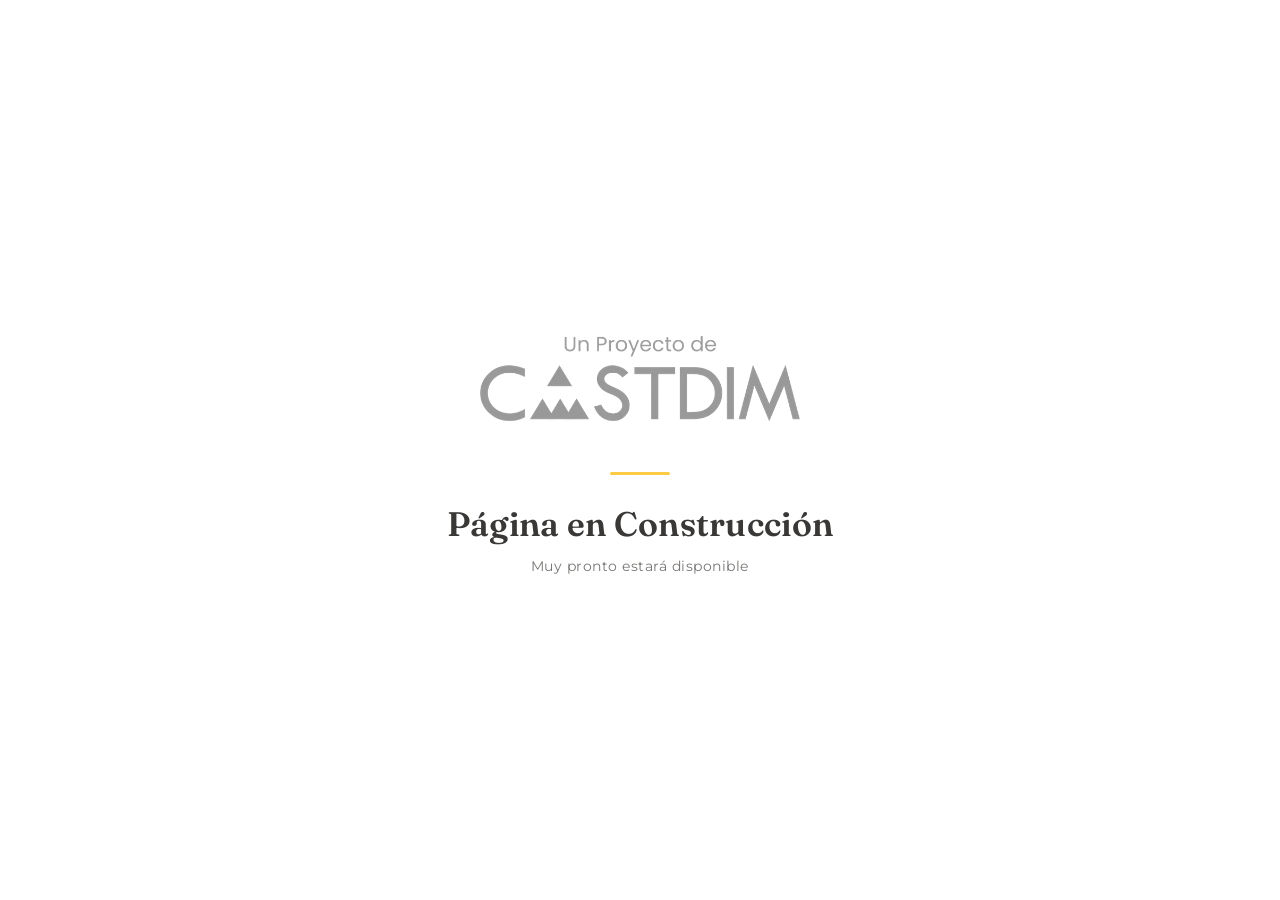
==== index.html @ e5790d3e "Add files via upload" ====
<!DOCTYPE html>
<html lang="es">
<head>
<meta charset="UTF-8">
<meta name="viewport" content="width=device-width, initial-scale=1.0">
<title>Página en Construcción | CASTDIM</title>
<link rel="preconnect" href="https://fonts.googleapis.com">
<link rel="preconnect" href="https://fonts.gstatic.com" crossorigin>
<link href="https://fonts.googleapis.com/css2?family=Fraunces:wght@400;600&family=Montserrat:wght@400;500;600;700&display=swap" rel="stylesheet">
<style>
  * { margin: 0; padding: 0; box-sizing: border-box; }

  body {
    min-height: 100vh;
    display: flex;
    align-items: center;
    justify-content: center;
    background: #ffffff;
    font-family: 'Montserrat', sans-serif;
    padding: 32px;
  }

  .container {
    text-align: center;
    max-width: 480px;
  }

  .logo {
    width: 100%;
    max-width: 340px;
    height: auto;
    margin-bottom: 40px;
  }

  .divider {
    width: 60px;
    height: 3px;
    background: #fecb47;
    margin: 0 auto 28px;
    border-radius: 2px;
  }

  h1 {
    font-family: 'Fraunces', serif;
    font-weight: 600;
    font-size: clamp(24px, 5vw, 34px);
    color: #3a3836;
    letter-spacing: 0.3px;
  }

  p {
    margin-top: 12px;
    font-size: 14px;
    color: #797673;
    letter-spacing: 0.5px;
  }
</style>
</head>
<body>

  <div class="container">
    <img class="logo" src="images/logo-un-proyecto-de-castdim.png" alt="Un Proyecto de CASTDIM">
    <div class="divider"></div>
    <h1>Página en Construcción</h1>
    <p>Muy pronto estará disponible</p>
  </div>

</body>
</html>
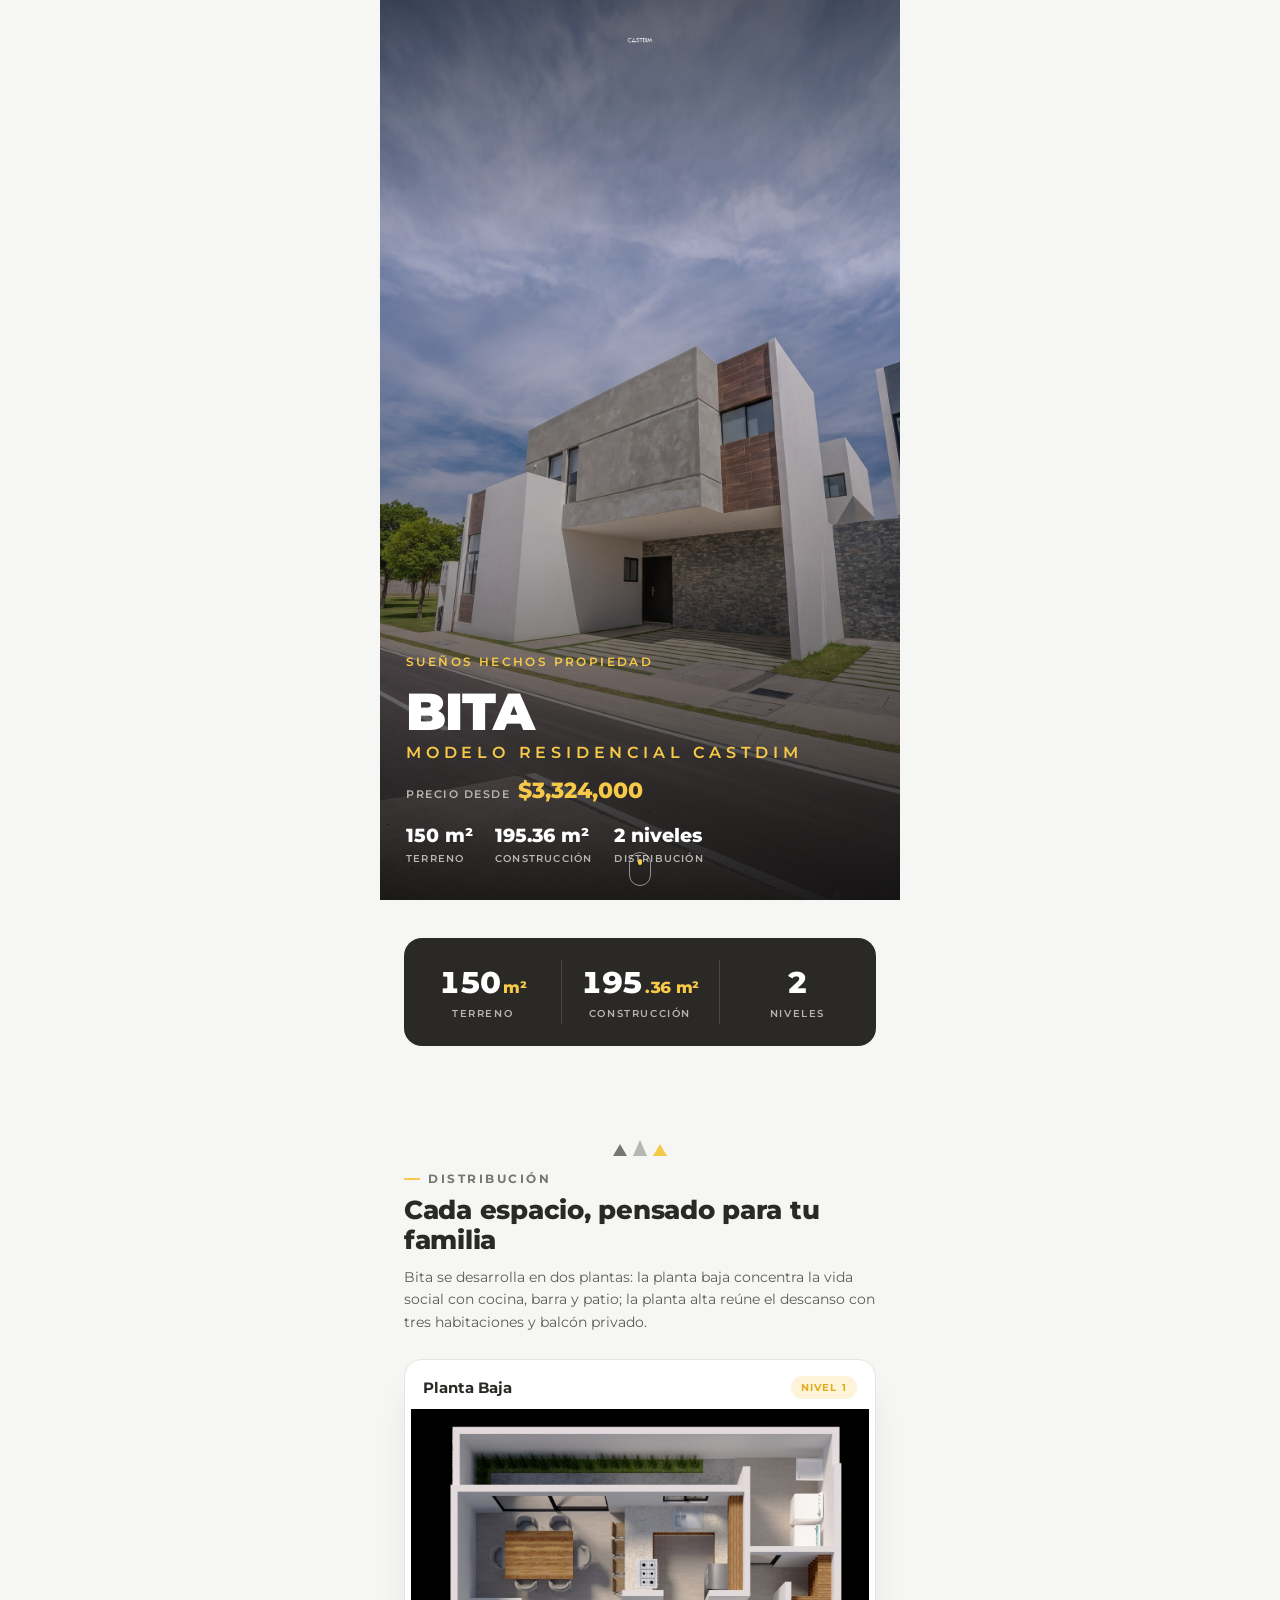
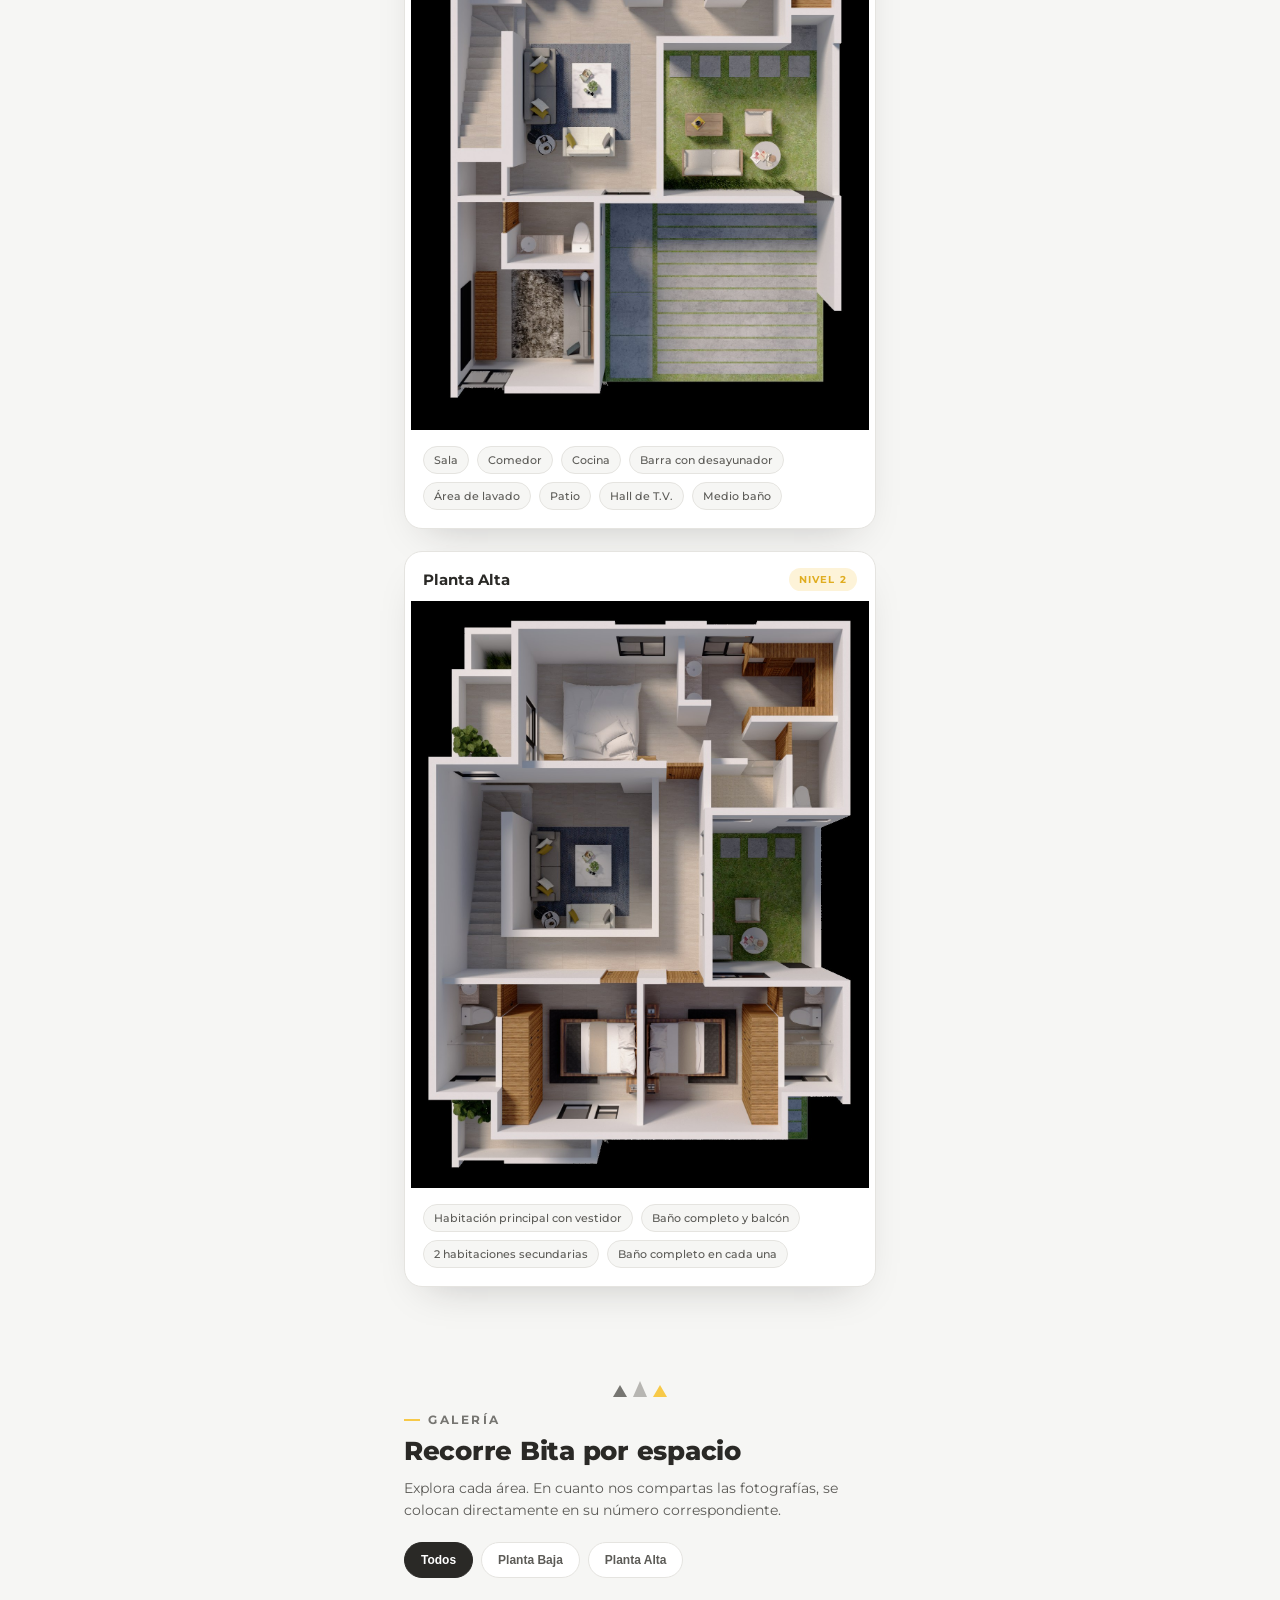
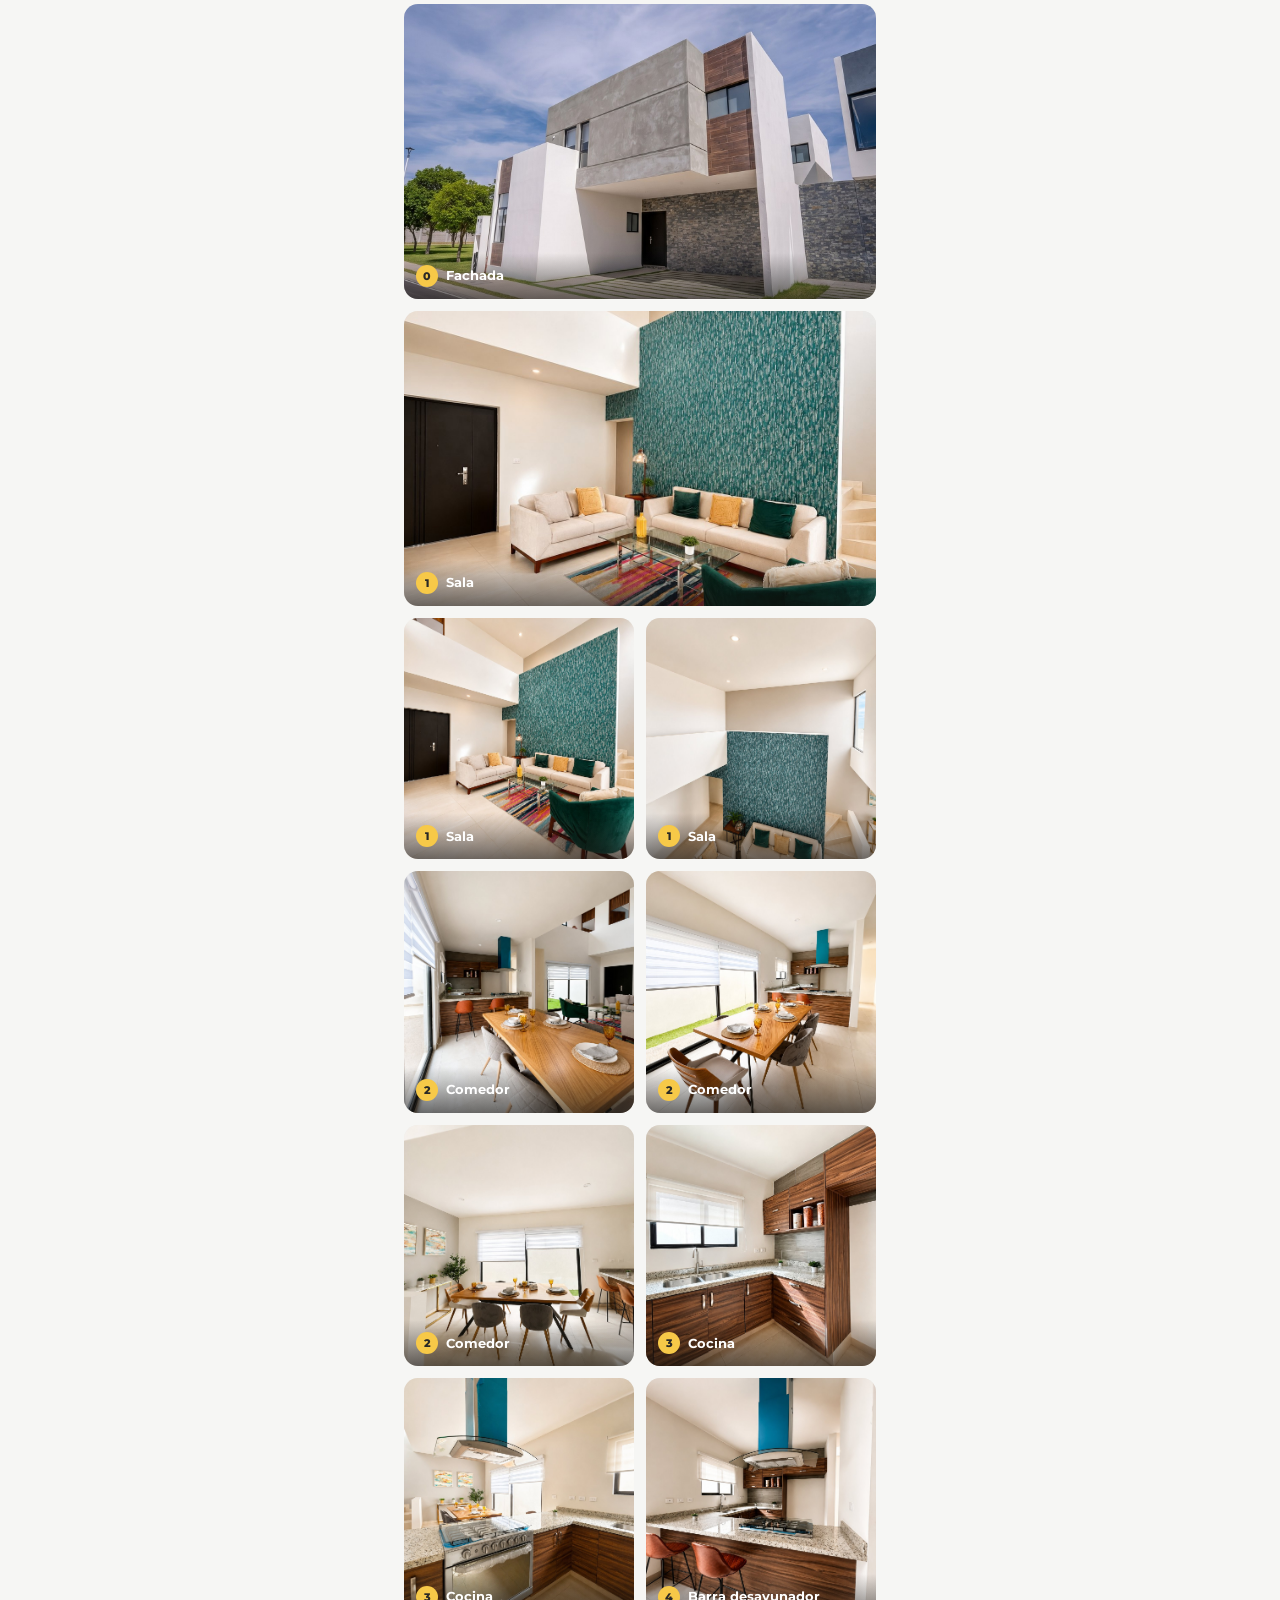
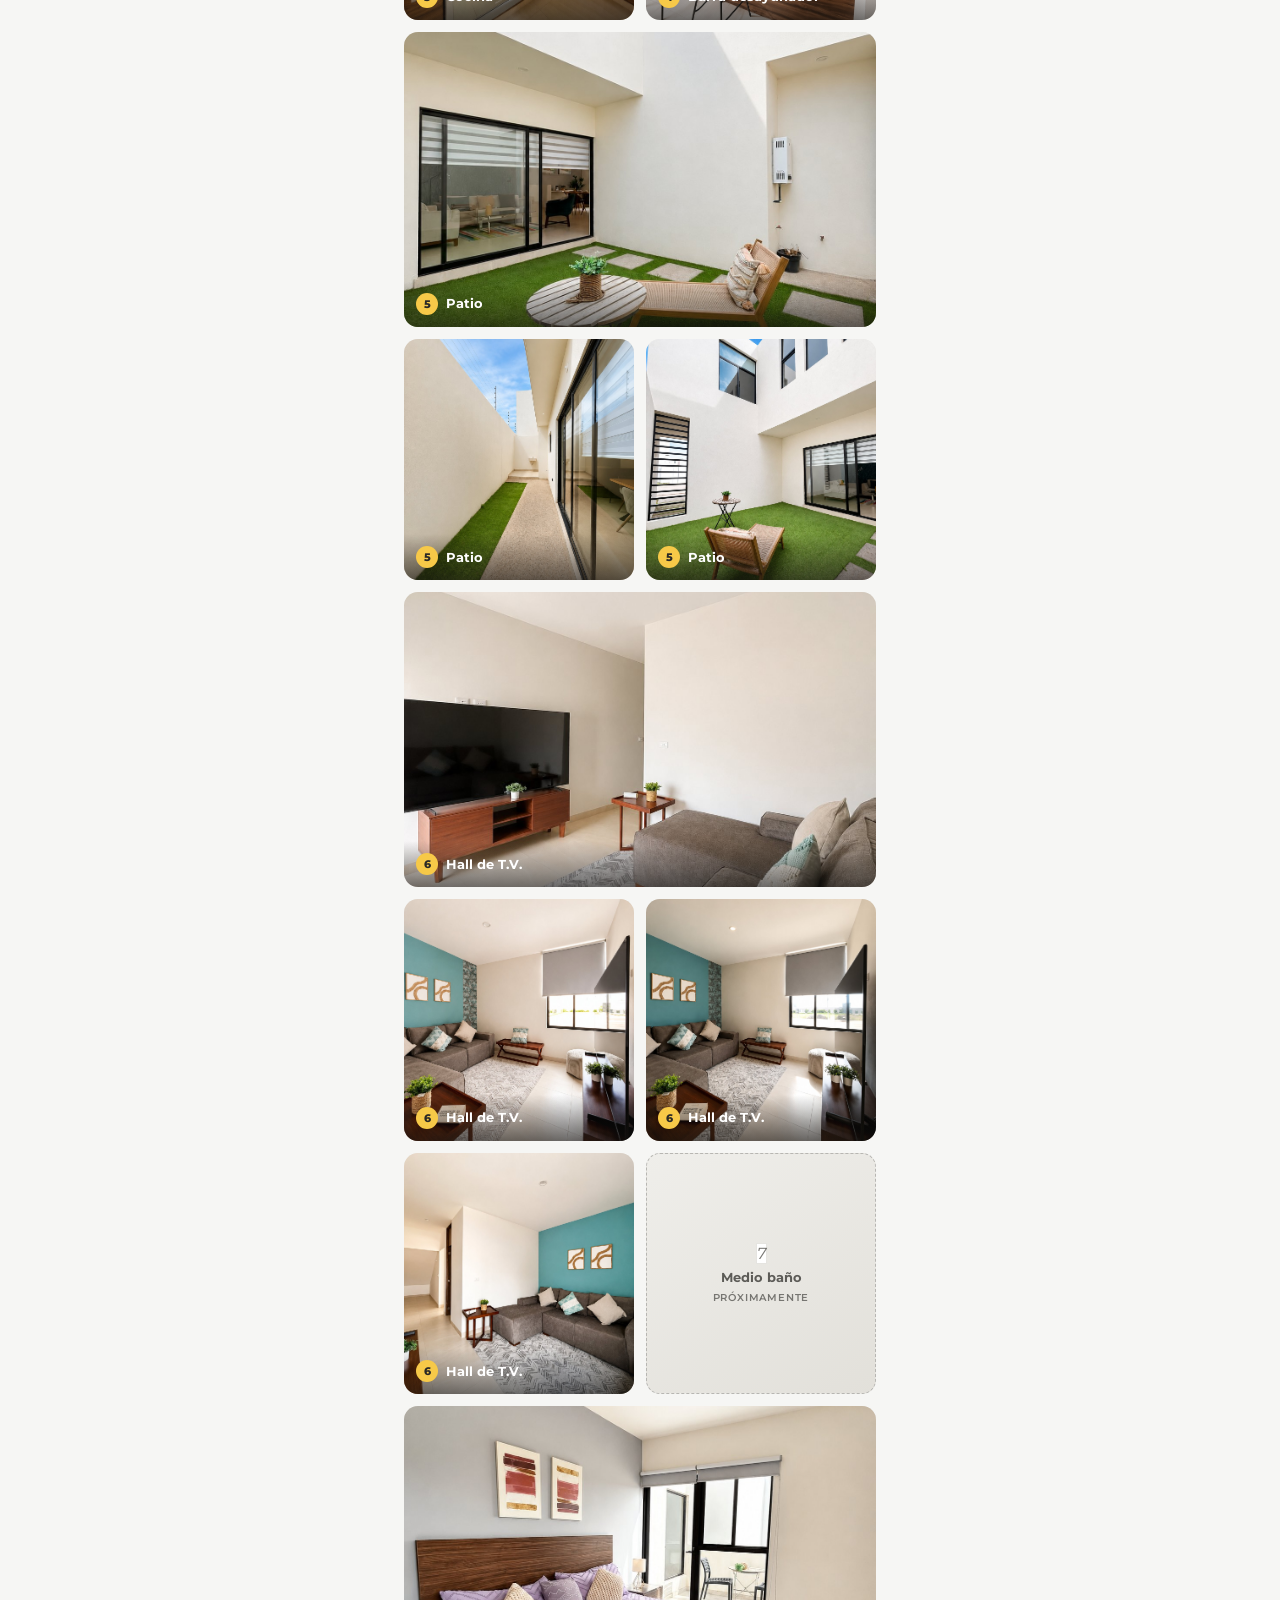
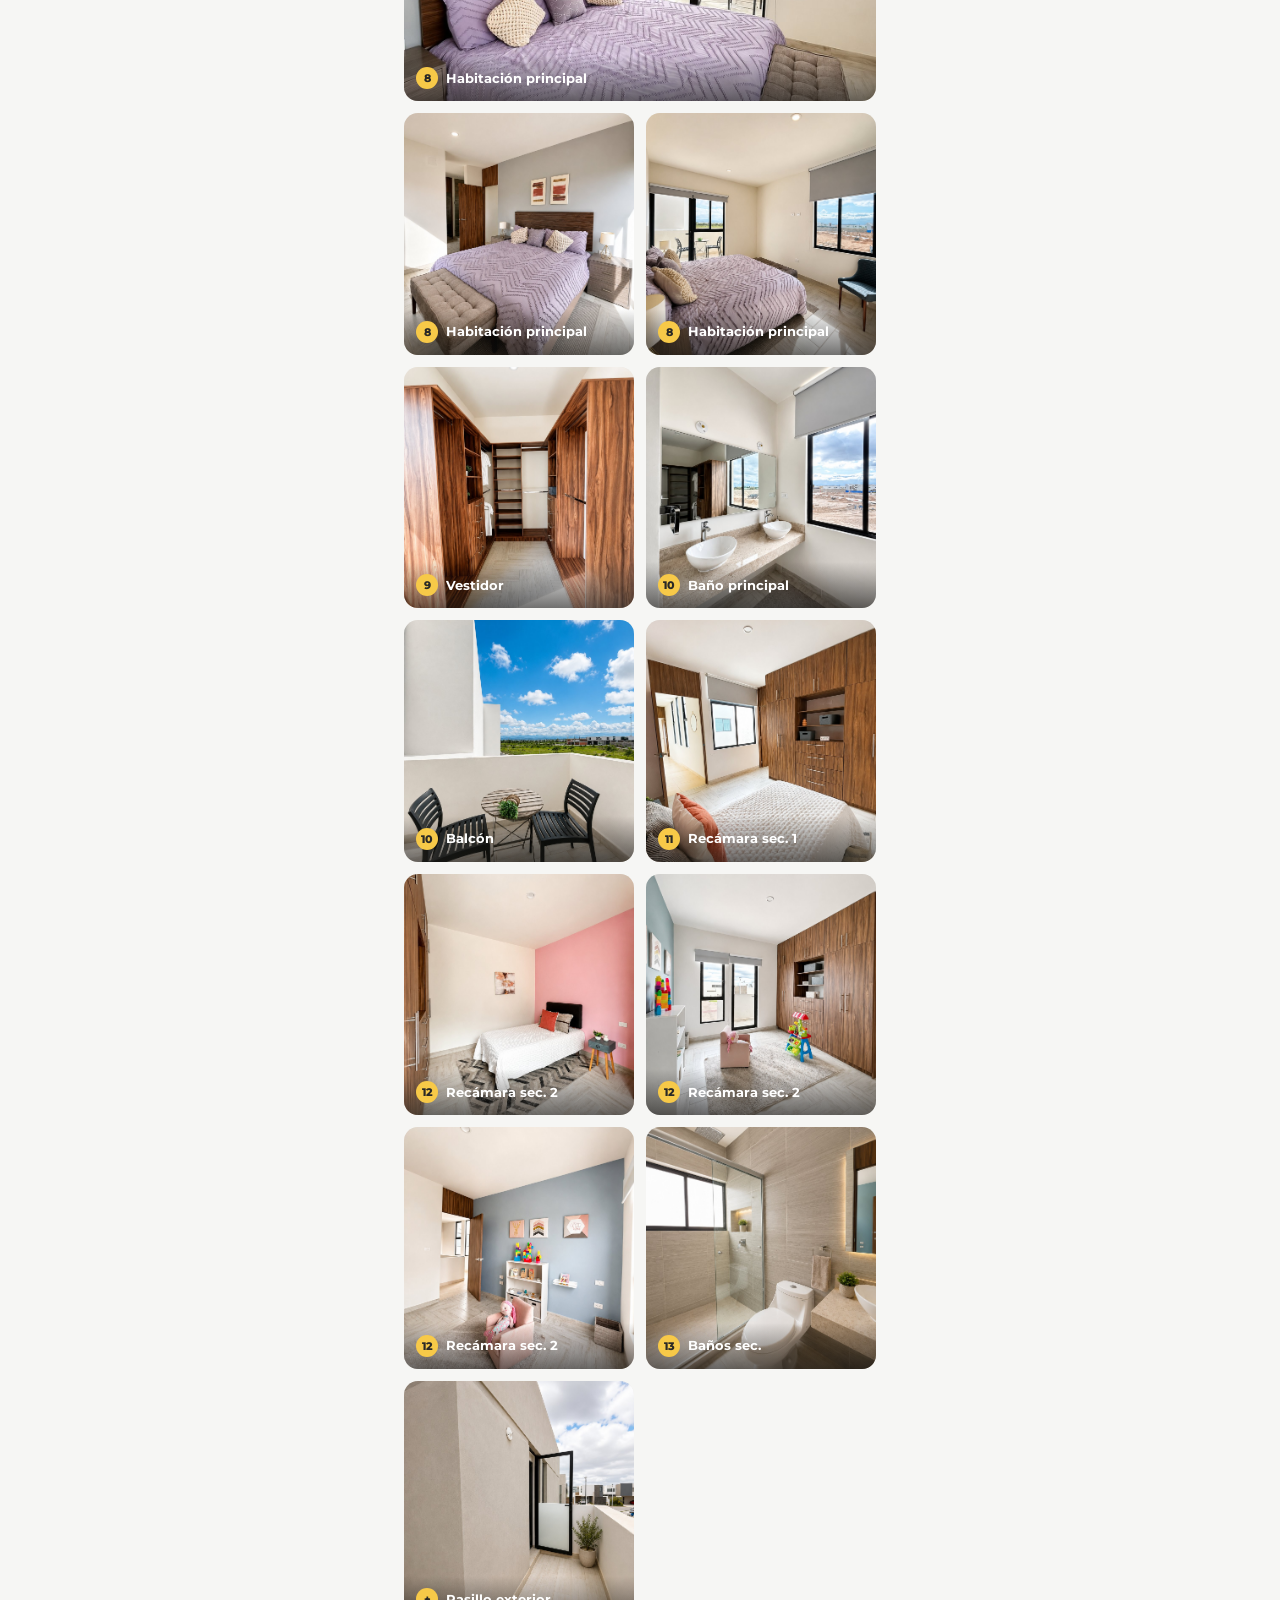
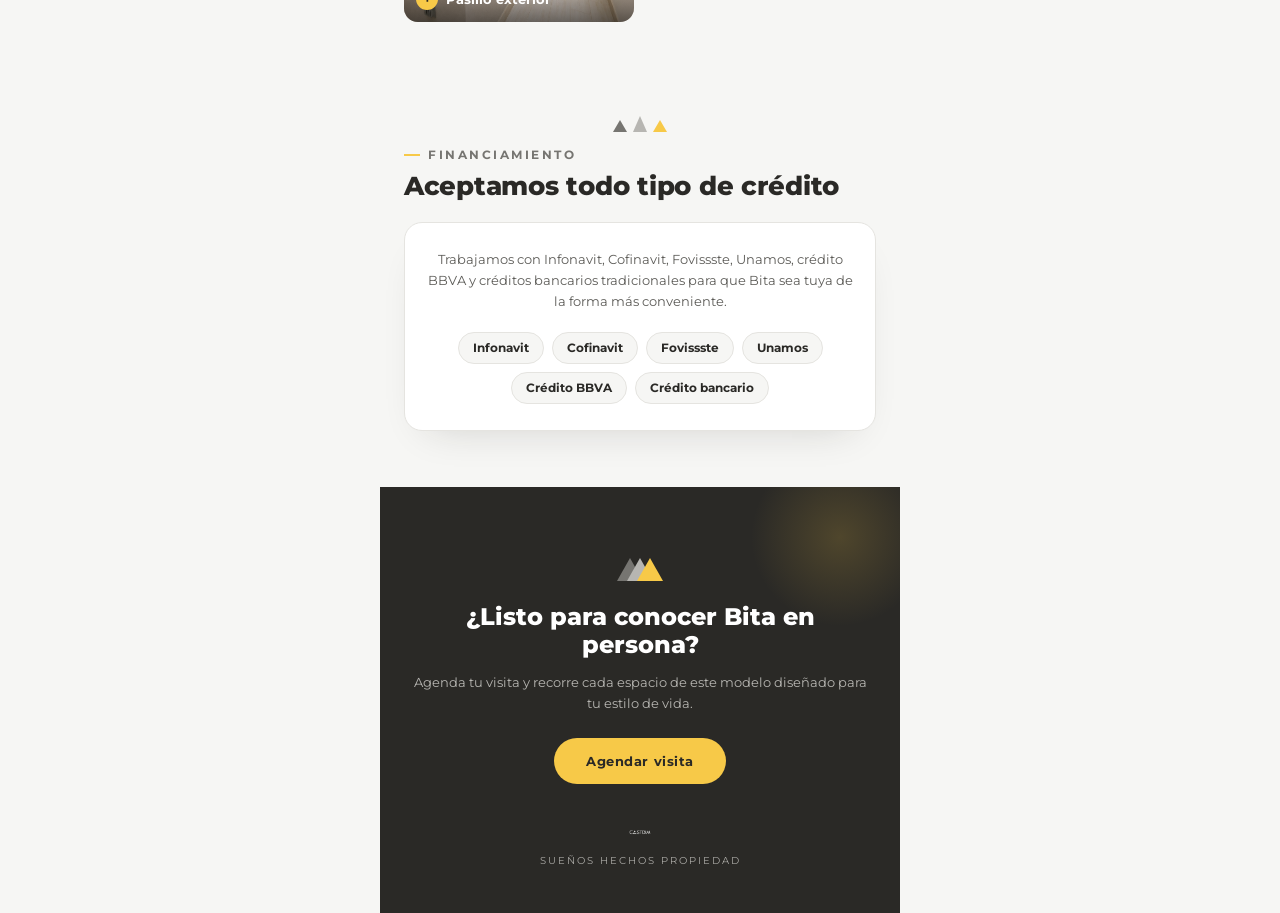
==== commit 376fa3dc: "Add files via upload" ====
--- a/index.html
+++ b/index.html
@@ -2,68 +2,603 @@
 <html lang="es">
 <head>
 <meta charset="UTF-8">
-<meta name="viewport" content="width=device-width, initial-scale=1.0">
-<title>Página en Construcción | CASTDIM</title>
+<meta name="viewport" content="width=device-width, initial-scale=1.0, viewport-fit=cover">
+<title>Bita — CASTDIM | Sueños Hechos Propiedad</title>
 <link rel="preconnect" href="https://fonts.googleapis.com">
 <link rel="preconnect" href="https://fonts.gstatic.com" crossorigin>
-<link href="https://fonts.googleapis.com/css2?family=Fraunces:wght@400;600&family=Montserrat:wght@400;500;600;700&display=swap" rel="stylesheet">
+<link href="https://fonts.googleapis.com/css2?family=Montserrat:wght@300;400;500;600;700;800;900&display=swap" rel="stylesheet">
 <style>
-  * { margin: 0; padding: 0; box-sizing: border-box; }
-
-  body {
-    min-height: 100vh;
-    display: flex;
-    align-items: center;
-    justify-content: center;
-    background: #ffffff;
-    font-family: 'Montserrat', sans-serif;
-    padding: 32px;
-  }
-
-  .container {
-    text-align: center;
-    max-width: 480px;
-  }
-
-  .logo {
-    width: 100%;
-    max-width: 340px;
-    height: auto;
-    margin-bottom: 40px;
-  }
-
-  .divider {
-    width: 60px;
-    height: 3px;
-    background: #fecb47;
-    margin: 0 auto 28px;
-    border-radius: 2px;
-  }
-
-  h1 {
-    font-family: 'Fraunces', serif;
-    font-weight: 600;
-    font-size: clamp(24px, 5vw, 34px);
-    color: #3a3836;
-    letter-spacing: 0.3px;
-  }
-
-  p {
-    margin-top: 12px;
-    font-size: 14px;
-    color: #797673;
-    letter-spacing: 0.5px;
+  :root{
+    --gold:#f7c948;
+    --gold-deep:#e0ad20;
+    --gray-dark:#767571;
+    --gray-mid:#b7b6b2;
+    --bg:#f6f6f4;
+    --white:#ffffff;
+    --ink:#2a2926;
+    --ink-soft:#5c5b57;
+    --line:#e5e4e0;
+    --radius:18px;
+    --ease:cubic-bezier(.22,1,.36,1);
+  }
+
+  *{box-sizing:border-box; margin:0; padding:0;}
+  html{scroll-behavior:smooth;}
+  body{
+    font-family:'Montserrat', sans-serif;
+    background:var(--bg);
+    color:var(--ink);
+    overflow-x:hidden;
+    -webkit-font-smoothing:antialiased;
+  }
+  img{max-width:100%; display:block;}
+
+  .wrap{max-width:520px; margin:0 auto; position:relative; background:var(--bg);}
+
+  /* ---------- utility ---------- */
+  .reveal{opacity:0; transform:translateY(28px); transition:opacity .8s var(--ease), transform .8s var(--ease);}
+  .reveal.in{opacity:1; transform:translateY(0);}
+  .eyebrow{
+    font-size:11.5px; font-weight:700; letter-spacing:.22em; text-transform:uppercase;
+    color:var(--gray-dark); display:flex; align-items:center; gap:8px; margin-bottom:10px;
+  }
+  .eyebrow::before{
+    content:""; width:16px; height:2px; background:var(--gold); display:inline-block;
+  }
+  .section{padding:56px 24px;}
+  .section-title{
+    font-size:26px; font-weight:800; letter-spacing:-.01em; line-height:1.15; color:var(--ink);
+  }
+  .section-sub{
+    font-size:14px; color:var(--ink-soft); font-weight:400; line-height:1.6; margin-top:10px;
+  }
+
+  /* ---------- triangle signature ---------- */
+  .tri-mark{position:relative; width:46px; height:34px;}
+  .tri-mark span{
+    position:absolute; bottom:0; width:0; height:0;
+    border-left:13px solid transparent; border-right:13px solid transparent;
+  }
+  .tri-mark span:nth-child(1){border-bottom:23px solid var(--gray-dark); left:0;}
+  .tri-mark span:nth-child(2){border-bottom:23px solid var(--gray-mid); left:10px;}
+  .tri-mark span:nth-child(3){border-bottom:23px solid var(--gold); left:20px;}
+
+  .divider{
+    display:flex; align-items:flex-end; justify-content:center; gap:6px; padding:38px 0 10px;
+  }
+  .divider i{
+    width:0; height:0; border-left:7px solid transparent; border-right:7px solid transparent;
+    opacity:.35; transform:translateY(10px); transition:transform .7s var(--ease), opacity .7s var(--ease);
+  }
+  .divider i:nth-child(1){border-bottom:12px solid var(--gray-dark);}
+  .divider i:nth-child(2){border-bottom:16px solid var(--gray-mid);}
+  .divider i:nth-child(3){border-bottom:12px solid var(--gold);}
+  .divider.in i{opacity:1; transform:translateY(0);}
+  .divider.in i:nth-child(2){transition-delay:.08s;}
+  .divider.in i:nth-child(3){transition-delay:.16s;}
+
+  /* ---------- HERO ---------- */
+  .hero{
+    position:relative; height:100svh; min-height:640px; overflow:hidden;
+    display:flex; flex-direction:column; justify-content:space-between;
+  }
+  .hero-img{
+    position:absolute; inset:0; width:100%; height:112%; object-fit:cover;
+    transform:scale(1.08) translateY(0); animation:heroZoom 9s var(--ease) forwards;
+  }
+  @keyframes heroZoom{ from{transform:scale(1.14) translateY(0);} to{transform:scale(1.02) translateY(-2%);} }
+  .hero::after{
+    content:""; position:absolute; inset:0;
+    background:linear-gradient(180deg, rgba(20,19,17,.55) 0%, rgba(20,19,17,.12) 30%, rgba(20,19,17,.35) 62%, rgba(15,14,13,.92) 100%);
+  }
+  .hero-top{
+    position:relative; z-index:2; display:flex; justify-content:center; padding-top:28px;
+    opacity:0; animation:fadeDown 1s var(--ease) .3s forwards;
+  }
+  @keyframes fadeDown{from{opacity:0; transform:translateY(-14px);} to{opacity:1; transform:translateY(0);}}
+  .hero-top img{height:26px; filter:brightness(0) invert(1);}
+
+  .hero-bottom{position:relative; z-index:2; padding:0 26px 34px; color:#fff;}
+  .hero-tagline{
+    height:20px; overflow:hidden; margin-bottom:14px;
+    opacity:0; animation:fadeUp .9s var(--ease) .5s forwards;
+  }
+  @keyframes fadeUp{from{opacity:0; transform:translateY(14px);} to{opacity:1; transform:translateY(0);}}
+  .hero-tagline ul{list-style:none;}
+  .hero-tagline li{
+    height:20px; font-size:12px; font-weight:600; letter-spacing:.2em; text-transform:uppercase; color:var(--gold);
+  }
+  .tick{animation:tick 7s steps(1) infinite;}
+  @keyframes tick{
+    0%,22%{transform:translateY(0);} 25%,47%{transform:translateY(-20px);}
+    50%,72%{transform:translateY(-40px);} 75%,97%{transform:translateY(-60px);} 100%{transform:translateY(0);}
+  }
+  .hero-title{
+    font-size:52px; font-weight:900; line-height:.92; letter-spacing:-.02em; text-transform:uppercase;
+    opacity:0; animation:fadeUp 1s var(--ease) .65s forwards;
+  }
+  .hero-title span{color:var(--gold); display:block; font-size:16px; font-weight:600; letter-spacing:.3em; margin-top:10px; text-transform:uppercase;}
+  .hero-price{
+    margin-top:16px; display:inline-flex; align-items:baseline; gap:8px;
+    opacity:0; animation:fadeUp 1s var(--ease) .78s forwards;
+  }
+  .hero-price small{font-size:11px; letter-spacing:.14em; text-transform:uppercase; color:var(--gray-mid); font-weight:600;}
+  .hero-price b{font-size:22px; font-weight:800; color:var(--gold);}
+  .hero-meta{
+    display:flex; gap:22px; margin-top:20px; opacity:0; animation:fadeUp 1s var(--ease) .9s forwards;
+  }
+  .hero-meta div b{display:block; font-size:19px; font-weight:800;}
+  .hero-meta div small{font-size:10px; letter-spacing:.12em; text-transform:uppercase; color:var(--gray-mid); font-weight:600;}
+
+  .scroll-cue{
+    position:absolute; z-index:2; bottom:14px; left:50%; transform:translateX(-50%);
+    width:22px; height:34px; border:1.5px solid rgba(255,255,255,.5); border-radius:20px;
+  }
+  .scroll-cue::after{
+    content:""; position:absolute; top:6px; left:50%; transform:translateX(-50%);
+    width:4px; height:6px; background:var(--gold); border-radius:2px; animation:cue 1.8s ease-in-out infinite;
+  }
+  @keyframes cue{0%{opacity:1; top:6px;} 60%{opacity:0; top:18px;} 61%{opacity:0; top:6px;} 100%{opacity:1; top:6px;}}
+
+  /* ---------- SPECS ---------- */
+  .specs-strip{
+    display:flex; background:var(--ink); border-radius:var(--radius); overflow:hidden;
+    margin-top:4px;
+  }
+  .spec{
+    flex:1; padding:26px 14px; text-align:center; position:relative;
+  }
+  .spec + .spec::before{
+    content:""; position:absolute; left:0; top:20%; bottom:20%; width:1px; background:rgba(255,255,255,.14);
+  }
+  .spec .num{
+    font-size:30px; font-weight:800; color:#fff; letter-spacing:-.01em; font-variant-numeric:tabular-nums;
+  }
+  .spec .num em{color:var(--gold); font-style:normal; font-size:16px; margin-left:2px;}
+  .spec .lbl{font-size:10px; letter-spacing:.16em; text-transform:uppercase; color:var(--gray-mid); margin-top:6px; font-weight:600;}
+
+  /* ---------- DISTRIBUTION ---------- */
+  .plans-list{margin-top:26px; display:flex; flex-direction:column; gap:22px;}
+  .plan-card{
+    background:var(--white); border-radius:var(--radius); overflow:hidden; border:1px solid var(--line);
+    box-shadow:0 18px 40px -22px rgba(30,29,26,.25);
+  }
+  .plan-head{
+    display:flex; align-items:center; justify-content:space-between; padding:16px 18px 0;
+  }
+  .plan-head h3{font-size:15px; font-weight:700;}
+  .plan-head span{
+    font-size:10px; font-weight:700; letter-spacing:.12em; color:var(--gold-deep); background:#fdf3d8;
+    padding:5px 10px; border-radius:20px; text-transform:uppercase;
+  }
+  .plan-card figure{padding:10px 6px 16px; cursor:zoom-in;}
+  .plan-card ul{
+    list-style:none; padding:0 18px 18px; display:flex; flex-wrap:wrap; gap:8px;
+  }
+  .plan-card li{
+    font-size:11px; color:var(--ink-soft); background:var(--bg); border:1px solid var(--line);
+    padding:6px 10px; border-radius:20px; font-weight:500;
+  }
+
+  /* ---------- GALLERY ---------- */
+  .tabs{
+    display:flex; gap:8px; overflow-x:auto; padding-bottom:6px; margin-top:20px; scrollbar-width:none;
+  }
+  .tabs::-webkit-scrollbar{display:none;}
+  .tab{
+    flex:0 0 auto; font-size:12px; font-weight:600; padding:10px 16px; border-radius:30px;
+    background:var(--white); border:1px solid var(--line); color:var(--ink-soft); white-space:nowrap;
+    transition:all .25s var(--ease);
+  }
+  .tab.active{background:var(--ink); color:#fff; border-color:var(--ink);}
+
+  .gallery-grid{
+    display:grid; grid-template-columns:1fr 1fr; gap:12px; margin-top:20px;
+  }
+  .g-card{
+    position:relative; border-radius:14px; overflow:hidden; aspect-ratio:1/1.05;
+    background:linear-gradient(150deg,#efeeea,#e2e0da);
+    display:flex; align-items:flex-end; cursor:zoom-in;
+  }
+  .g-card.empty{cursor:default;}
+  .g-card.wide{grid-column:span 2; aspect-ratio:16/10;}
+  .g-card img{width:100%; height:100%; object-fit:cover; position:absolute; inset:0;}
+  .g-card .tag{
+    position:relative; z-index:2; width:100%; padding:12px; display:flex; align-items:center; gap:8px;
+    background:linear-gradient(0deg, rgba(20,19,17,.6), transparent);
+  }
+  .g-card .tag em{
+    font-style:normal; width:22px; height:22px; border-radius:50%; background:var(--gold);
+    color:#2a2926; font-size:11px; font-weight:800; display:flex; align-items:center; justify-content:center; flex:none;
+  }
+  .g-card .tag b{color:#fff; font-size:12.5px; font-weight:700;}
+  .g-card.empty{
+    align-items:center; justify-content:center; flex-direction:column; gap:6px;
+    border:1.5px dashed var(--gray-mid);
+  }
+  .g-card.empty em{
+    background:var(--white); border:1px solid var(--line); color:var(--gray-dark);
+  }
+  .g-card.empty .soon{font-size:10px; color:var(--gray-dark); font-weight:600; letter-spacing:.08em; text-transform:uppercase;}
+  .g-card.empty b{color:var(--ink-soft); font-size:12.5px; font-weight:700;}
+
+  /* ---------- FINANCING ---------- */
+  .fin-card{
+    background:var(--white); border:1px solid var(--line); border-radius:var(--radius);
+    padding:26px 22px; margin-top:20px; text-align:center;
+    box-shadow:0 18px 40px -24px rgba(30,29,26,.2);
+  }
+  .fin-card img{margin:18px auto 4px; max-width:100%;}
+  .fin-card p{font-size:13px; color:var(--ink-soft); line-height:1.6;}
+  .fin-badges{
+    display:flex; flex-wrap:wrap; gap:8px; justify-content:center; margin-top:20px;
+  }
+  .fin-badges span{
+    font-size:11.5px; font-weight:700; color:var(--ink); background:var(--bg);
+    border:1px solid var(--line); padding:8px 14px; border-radius:20px;
+  }
+
+  /* ---------- CTA / FOOTER ---------- */
+  .cta{
+    background:var(--ink); color:#fff; text-align:center; padding:60px 26px 46px; position:relative; overflow:hidden;
+  }
+  .cta::before{
+    content:""; position:absolute; top:-40px; right:-30px; width:180px; height:180px;
+    background:radial-gradient(circle, rgba(247,201,72,.18), transparent 70%);
+  }
+  .cta h2{font-size:24px; font-weight:800; line-height:1.2; position:relative; z-index:1;}
+  .cta p{font-size:13px; color:var(--gray-mid); margin-top:12px; line-height:1.6; position:relative; z-index:1;}
+  .cta-btn{
+    display:inline-block; margin-top:24px; background:var(--gold); color:#2a2926; font-weight:700;
+    font-size:13px; letter-spacing:.04em; padding:15px 32px; border-radius:30px; text-decoration:none;
+    position:relative; z-index:1; transition:transform .25s var(--ease);
+  }
+  .cta-btn:active{transform:scale(.96);}
+  .footer-logo{margin-top:38px; opacity:.9; position:relative; z-index:1;}
+  .footer-logo img{height:22px; margin:0 auto; filter:brightness(0) invert(1);}
+  .footer-tag{font-size:10px; letter-spacing:.2em; text-transform:uppercase; color:var(--gray-mid); margin-top:10px;}
+
+  /* ---------- LIGHTBOX ---------- */
+  .lightbox{
+    position:fixed; inset:0; background:rgba(15,14,13,.94); z-index:99; display:none;
+    align-items:center; justify-content:center; padding:20px;
+  }
+  .lightbox.show{display:flex; animation:fadeIn .25s ease;}
+  @keyframes fadeIn{from{opacity:0;} to{opacity:1;}}
+  .lightbox img{max-height:88vh; border-radius:10px;}
+  .lightbox span{
+    position:absolute; top:24px; right:24px; color:#fff; font-size:26px; font-weight:300;
   }
 </style>
 </head>
 <body>
-
-  <div class="container">
-    <img class="logo" src="images/logo-un-proyecto-de-castdim.png" alt="Un Proyecto de CASTDIM">
-    <div class="divider"></div>
-    <h1>Página en Construcción</h1>
-    <p>Muy pronto estará disponible</p>
-  </div>
-
+<div class="wrap">
+
+  <!-- ===================== HERO ===================== -->
+  <section class="hero">
+    <img src="images/fachada.jpg" alt="Fachada Modelo Bita" class="hero-img">
+    <div class="hero-top"><img src="images/logo-castdim.png" alt="CASTDIM"></div>
+    <div class="hero-bottom">
+      <div class="hero-tagline">
+        <ul class="tick">
+          <li>Sueños Hechos Propiedad</li>
+          <li>Sotavento Residencial, San Luis Potosí</li>
+          <li>Tu próximo hogar te espera</li>
+          <li>Sueños Hechos Propiedad</li>
+        </ul>
+      </div>
+      <h1 class="hero-title">Bita<span>Modelo residencial CASTDIM</span></h1>
+      <div class="hero-price"><small>Precio desde</small><b>$3,324,000</b></div>
+      <div class="hero-meta">
+        <div><b>150 m²</b><small>Terreno</small></div>
+        <div><b>195.36 m²</b><small>Construcción</small></div>
+        <div><b>2 niveles</b><small>Distribución</small></div>
+      </div>
+    </div>
+    <div class="scroll-cue"></div>
+  </section>
+
+  <!-- ===================== SPECS ===================== -->
+  <section class="section" style="padding-top:34px;">
+    <div class="reveal specs-strip">
+      <div class="spec"><div class="num">150<em>m²</em></div><div class="lbl">Terreno</div></div>
+      <div class="spec"><div class="num">195<em>.36 m²</em></div><div class="lbl">Construcción</div></div>
+      <div class="spec"><div class="num">2</div><div class="lbl">Niveles</div></div>
+    </div>
+  </section>
+
+  <div class="divider reveal"><i></i><i></i><i></i></div>
+
+  <!-- ===================== DISTRIBUCIÓN ===================== -->
+  <section class="section" style="padding-top:6px;">
+    <div class="reveal">
+      <div class="eyebrow">Distribución</div>
+      <h2 class="section-title">Cada espacio, pensado para tu familia</h2>
+      <p class="section-sub">Bita se desarrolla en dos plantas: la planta baja concentra la vida social con cocina, barra y patio; la planta alta reúne el descanso con tres habitaciones y balcón privado.</p>
+    </div>
+
+    <div class="plans-list">
+      <div class="plan-card reveal">
+        <div class="plan-head">
+          <h3>Planta Baja</h3>
+          <span>Nivel 1</span>
+        </div>
+        <figure onclick="openLightbox('images/planta-baja.jpg')">
+          <img src="images/planta-baja.jpg" alt="Planta baja Bita">
+        </figure>
+        <ul>
+          <li>Sala</li><li>Comedor</li><li>Cocina</li><li>Barra con desayunador</li>
+          <li>Área de lavado</li><li>Patio</li><li>Hall de T.V.</li><li>Medio baño</li>
+        </ul>
+      </div>
+
+      <div class="plan-card reveal">
+        <div class="plan-head">
+          <h3>Planta Alta</h3>
+          <span>Nivel 2</span>
+        </div>
+        <figure onclick="openLightbox('images/planta-alta.jpg')">
+          <img src="images/planta-alta.jpg" alt="Planta alta Bita">
+        </figure>
+        <ul>
+          <li>Habitación principal con vestidor</li><li>Baño completo y balcón</li>
+          <li>2 habitaciones secundarias</li><li>Baño completo en cada una</li>
+        </ul>
+      </div>
+    </div>
+  </section>
+
+  <div class="divider reveal"><i></i><i></i><i></i></div>
+
+  <!-- ===================== GALERÍA ===================== -->
+  <section class="section" style="padding-top:6px;">
+    <div class="reveal">
+      <div class="eyebrow">Galería</div>
+      <h2 class="section-title">Recorre Bita por espacio</h2>
+      <p class="section-sub">Explora cada área. En cuanto nos compartas las fotografías, se colocan directamente en su número correspondiente.</p>
+    </div>
+
+    <div class="tabs reveal" id="tabs">
+      <button class="tab active" data-filter="all">Todos</button>
+      <button class="tab" data-filter="pb">Planta Baja</button>
+      <button class="tab" data-filter="pa">Planta Alta</button>
+    </div>
+
+    <!--
+      ══════════════════════════════════════════════════════════
+      CÓMO AGREGAR MÁS FOTOS:
+      Cada tarjeta .g-card trae data-cat ("pb" o "pa") para el filtro.
+      Para una tarjeta con foto real:
+        <div class="g-card" data-cat="pb" onclick="openLightbox('images/archivo.jpg')">
+          <img src="images/archivo.jpg" alt="Sala Bita">
+          <div class="tag"><em>1</em><b>Sala</b></div>
+        </div>
+      Si un sector tiene varias fotos, repite la tarjeta con el mismo
+      número/etiqueta y usa otra imagen.
+      ══════════════════════════════════════════════════════════
+    -->
+    <div class="gallery-grid reveal" id="gallery">
+
+      <!-- Fachada -->
+      <div class="g-card wide" data-cat="all" onclick="openLightbox('images/fachada.jpg')">
+        <img src="images/fachada.jpg" alt="Fachada Bita">
+        <div class="tag"><em>0</em><b>Fachada</b></div>
+      </div>
+
+      <!-- 1. Sala -->
+      <div class="g-card wide" data-cat="pb" onclick="openLightbox('images/sala-1.jpg')">
+        <img src="images/sala-1.jpg" alt="Sala Bita">
+        <div class="tag"><em>1</em><b>Sala</b></div>
+      </div>
+      <div class="g-card" data-cat="pb" onclick="openLightbox('images/sala-2.jpg')">
+        <img src="images/sala-2.jpg" alt="Sala Bita, otro ángulo">
+        <div class="tag"><em>1</em><b>Sala</b></div>
+      </div>
+      <div class="g-card" data-cat="pb" onclick="openLightbox('images/sala-3.jpg')">
+        <img src="images/sala-3.jpg" alt="Sala Bita, vista de doble altura">
+        <div class="tag"><em>1</em><b>Sala</b></div>
+      </div>
+
+      <!-- 2. Comedor -->
+      <div class="g-card" data-cat="pb" onclick="openLightbox('images/comedor.jpg')">
+        <img src="images/comedor.jpg" alt="Comedor Bita">
+        <div class="tag"><em>2</em><b>Comedor</b></div>
+      </div>
+      <div class="g-card" data-cat="pb" onclick="openLightbox('images/comedor-2.jpg')">
+        <img src="images/comedor-2.jpg" alt="Comedor Bita, otro ángulo">
+        <div class="tag"><em>2</em><b>Comedor</b></div>
+      </div>
+      <div class="g-card" data-cat="pb" onclick="openLightbox('images/comedor-3.jpg')">
+        <img src="images/comedor-3.jpg" alt="Comedor Bita, otro ángulo">
+        <div class="tag"><em>2</em><b>Comedor</b></div>
+      </div>
+
+      <!-- 3. Cocina -->
+      <div class="g-card" data-cat="pb" onclick="openLightbox('images/cocina-1.jpg')">
+        <img src="images/cocina-1.jpg" alt="Cocina Bita">
+        <div class="tag"><em>3</em><b>Cocina</b></div>
+      </div>
+      <div class="g-card" data-cat="pb" onclick="openLightbox('images/cocina-2.jpg')">
+        <img src="images/cocina-2.jpg" alt="Cocina Bita, otro ángulo">
+        <div class="tag"><em>3</em><b>Cocina</b></div>
+      </div>
+
+      <!-- 4. Barra / desayunador -->
+      <div class="g-card" data-cat="pb" onclick="openLightbox('images/barra-desayunador.jpg')">
+        <img src="images/barra-desayunador.jpg" alt="Barra desayunador Bita">
+        <div class="tag"><em>4</em><b>Barra desayunador</b></div>
+      </div>
+
+      <!-- 5. Patio -->
+      <div class="g-card wide" data-cat="pb" onclick="openLightbox('images/patio-2.jpg')">
+        <img src="images/patio-2.jpg" alt="Patio Bita">
+        <div class="tag"><em>5</em><b>Patio</b></div>
+      </div>
+      <div class="g-card" data-cat="pb" onclick="openLightbox('images/patio-1.jpg')">
+        <img src="images/patio-1.jpg" alt="Patio Bita, otro ángulo">
+        <div class="tag"><em>5</em><b>Patio</b></div>
+      </div>
+      <div class="g-card" data-cat="pb" onclick="openLightbox('images/patio-3.jpg')">
+        <img src="images/patio-3.jpg" alt="Patio Bita, otro ángulo">
+        <div class="tag"><em>5</em><b>Patio</b></div>
+      </div>
+
+      <!-- 6. Hall de T.V (planta baja) -->
+      <div class="g-card wide" data-cat="pb" onclick="openLightbox('images/hall-tv-1.jpg')">
+        <img src="images/hall-tv-1.jpg" alt="Hall de TV Bita">
+        <div class="tag"><em>6</em><b>Hall de T.V.</b></div>
+      </div>
+      <div class="g-card" data-cat="pb" onclick="openLightbox('images/hall-tv-2.jpg')">
+        <img src="images/hall-tv-2.jpg" alt="Hall de TV Bita, otro ángulo">
+        <div class="tag"><em>6</em><b>Hall de T.V.</b></div>
+      </div>
+      <div class="g-card" data-cat="pb" onclick="openLightbox('images/hall-tv-3.jpg')">
+        <img src="images/hall-tv-3.jpg" alt="Hall de TV Bita, otro ángulo">
+        <div class="tag"><em>6</em><b>Hall de T.V.</b></div>
+      </div>
+      <div class="g-card" data-cat="pb" onclick="openLightbox('images/hall-tv-4.jpg')">
+        <img src="images/hall-tv-4.jpg" alt="Hall de TV Bita, otro ángulo">
+        <div class="tag"><em>6</em><b>Hall de T.V.</b></div>
+      </div>
+
+      <!-- 7. Medio baño -->
+      <div class="g-card empty" data-cat="pb"><em>7</em><b>Medio baño</b><span class="soon">Próximamente</span></div>
+
+      <!-- 8. Habitación principal -->
+      <div class="g-card wide" data-cat="pa" onclick="openLightbox('images/habitacion-principal-1.jpg')">
+        <img src="images/habitacion-principal-1.jpg" alt="Habitación principal Bita">
+        <div class="tag"><em>8</em><b>Habitación principal</b></div>
+      </div>
+      <div class="g-card" data-cat="pa" onclick="openLightbox('images/habitacion-principal-2.jpg')">
+        <img src="images/habitacion-principal-2.jpg" alt="Habitación principal Bita, otro ángulo">
+        <div class="tag"><em>8</em><b>Habitación principal</b></div>
+      </div>
+      <div class="g-card" data-cat="pa" onclick="openLightbox('images/habitacion-principal-3.jpg')">
+        <img src="images/habitacion-principal-3.jpg" alt="Habitación principal Bita, otro ángulo">
+        <div class="tag"><em>8</em><b>Habitación principal</b></div>
+      </div>
+
+      <!-- 9. Vestidor -->
+      <div class="g-card" data-cat="pa" onclick="openLightbox('images/vestidor.jpg')">
+        <img src="images/vestidor.jpg" alt="Vestidor Bita">
+        <div class="tag"><em>9</em><b>Vestidor</b></div>
+      </div>
+
+      <!-- 10. Baño principal y balcón -->
+      <div class="g-card" data-cat="pa" onclick="openLightbox('images/bano-principal.jpg')">
+        <img src="images/bano-principal.jpg" alt="Baño principal Bita">
+        <div class="tag"><em>10</em><b>Baño principal</b></div>
+      </div>
+      <div class="g-card" data-cat="pa" onclick="openLightbox('images/balcon-principal.jpg')">
+        <img src="images/balcon-principal.jpg" alt="Balcón habitación principal Bita">
+        <div class="tag"><em>10</em><b>Balcón</b></div>
+      </div>
+
+      <!-- 11. Recámara secundaria 1 -->
+      <div class="g-card" data-cat="pa" onclick="openLightbox('images/recamara-sec1.jpg')">
+        <img src="images/recamara-sec1.jpg" alt="Recámara secundaria 1 Bita">
+        <div class="tag"><em>11</em><b>Recámara sec. 1</b></div>
+      </div>
+
+      <!-- 12. Recámara secundaria 2 -->
+      <div class="g-card" data-cat="pa" onclick="openLightbox('images/recamara-sec2-1.jpg')">
+        <img src="images/recamara-sec2-1.jpg" alt="Recámara secundaria 2 Bita">
+        <div class="tag"><em>12</em><b>Recámara sec. 2</b></div>
+      </div>
+      <div class="g-card" data-cat="pa" onclick="openLightbox('images/recamara-sec2-2.jpg')">
+        <img src="images/recamara-sec2-2.jpg" alt="Recámara secundaria 2 Bita, otro ángulo">
+        <div class="tag"><em>12</em><b>Recámara sec. 2</b></div>
+      </div>
+      <div class="g-card" data-cat="pa" onclick="openLightbox('images/recamara-sec2-kids.jpg')">
+        <img src="images/recamara-sec2-kids.jpg" alt="Recámara secundaria 2 Bita, ambientación">
+        <div class="tag"><em>12</em><b>Recámara sec. 2</b></div>
+      </div>
+
+      <!-- 13. Baños secundarios -->
+      <div class="g-card" data-cat="pa" onclick="openLightbox('images/bano-sec.jpg')">
+        <img src="images/bano-sec.jpg" alt="Baño secundario Bita">
+        <div class="tag"><em>13</em><b>Baños sec.</b></div>
+      </div>
+
+      <!-- Extra: pasillo / terraza superior -->
+      <div class="g-card" data-cat="pa" onclick="openLightbox('images/terraza-pasillo.jpg')">
+        <img src="images/terraza-pasillo.jpg" alt="Pasillo exterior planta alta Bita">
+        <div class="tag"><em>+</em><b>Pasillo exterior</b></div>
+      </div>
+    </div>
+  </section>
+
+  <div class="divider reveal"><i></i><i></i><i></i></div>
+
+  <!-- ===================== FINANCIAMIENTO ===================== -->
+  <section class="section" style="padding-top:6px;">
+    <div class="reveal">
+      <div class="eyebrow">Financiamiento</div>
+      <h2 class="section-title">Aceptamos todo tipo de crédito</h2>
+    </div>
+    <div class="fin-card reveal">
+      <p>Trabajamos con Infonavit, Cofinavit, Fovissste, Unamos, crédito BBVA y créditos bancarios tradicionales para que Bita sea tuya de la forma más conveniente.</p>
+      <div class="fin-badges">
+        <span>Infonavit</span>
+        <span>Cofinavit</span>
+        <span>Fovissste</span>
+        <span>Unamos</span>
+        <span>Crédito BBVA</span>
+        <span>Crédito bancario</span>
+      </div>
+    </div>
+  </section>
+
+  <!-- ===================== CTA ===================== -->
+  <section class="cta">
+    <div class="tri-mark reveal" style="margin:0 auto 22px;"><span></span><span></span><span></span></div>
+    <h2>¿Listo para conocer Bita en persona?</h2>
+    <p>Agenda tu visita y recorre cada espacio de este modelo diseñado para tu estilo de vida.</p>
+    <a href="https://wa.me/524444116075?text=Hola%2C%20me%20interes%C3%B3%20Bita%2C%20%C2%BFcu%C3%A1ndo%20puedo%20conocerlo%3F" class="cta-btn">Agendar visita</a>
+    <div class="footer-logo">
+      <img src="images/logo-castdim.png" alt="CASTDIM">
+      <div class="footer-tag">Sueños Hechos Propiedad</div>
+    </div>
+  </section>
+</div>
+
+<div class="lightbox" id="lightbox" onclick="closeLightbox()">
+  <span>&times;</span>
+  <img id="lightboxImg" src="" alt="">
+</div>
+
+<script>
+  // Scroll reveal
+  const revealEls = document.querySelectorAll('.reveal');
+  const io = new IntersectionObserver((entries)=>{
+    entries.forEach(e=>{
+      if(e.isIntersecting){ e.target.classList.add('in'); io.unobserve(e.target); }
+    });
+  }, {threshold:.15});
+  revealEls.forEach(el=>io.observe(el));
+
+  // Tabs filter
+  const tabs = document.querySelectorAll('.tab');
+  const cards = document.querySelectorAll('.g-card');
+  tabs.forEach(tab=>{
+    tab.addEventListener('click', ()=>{
+      tabs.forEach(t=>t.classList.remove('active'));
+      tab.classList.add('active');
+      const f = tab.dataset.filter;
+      cards.forEach(c=>{
+        c.style.display = (f==='all' || c.dataset.cat===f || c.dataset.cat==='all') ? '' : 'none';
+      });
+    });
+  });
+
+  // Lightbox
+  function openLightbox(src){
+    document.getElementById('lightboxImg').src = src;
+    document.getElementById('lightbox').classList.add('show');
+  }
+  function closeLightbox(){
+    document.getElementById('lightbox').classList.remove('show');
+  }
+</script>
 </body>
 </html>
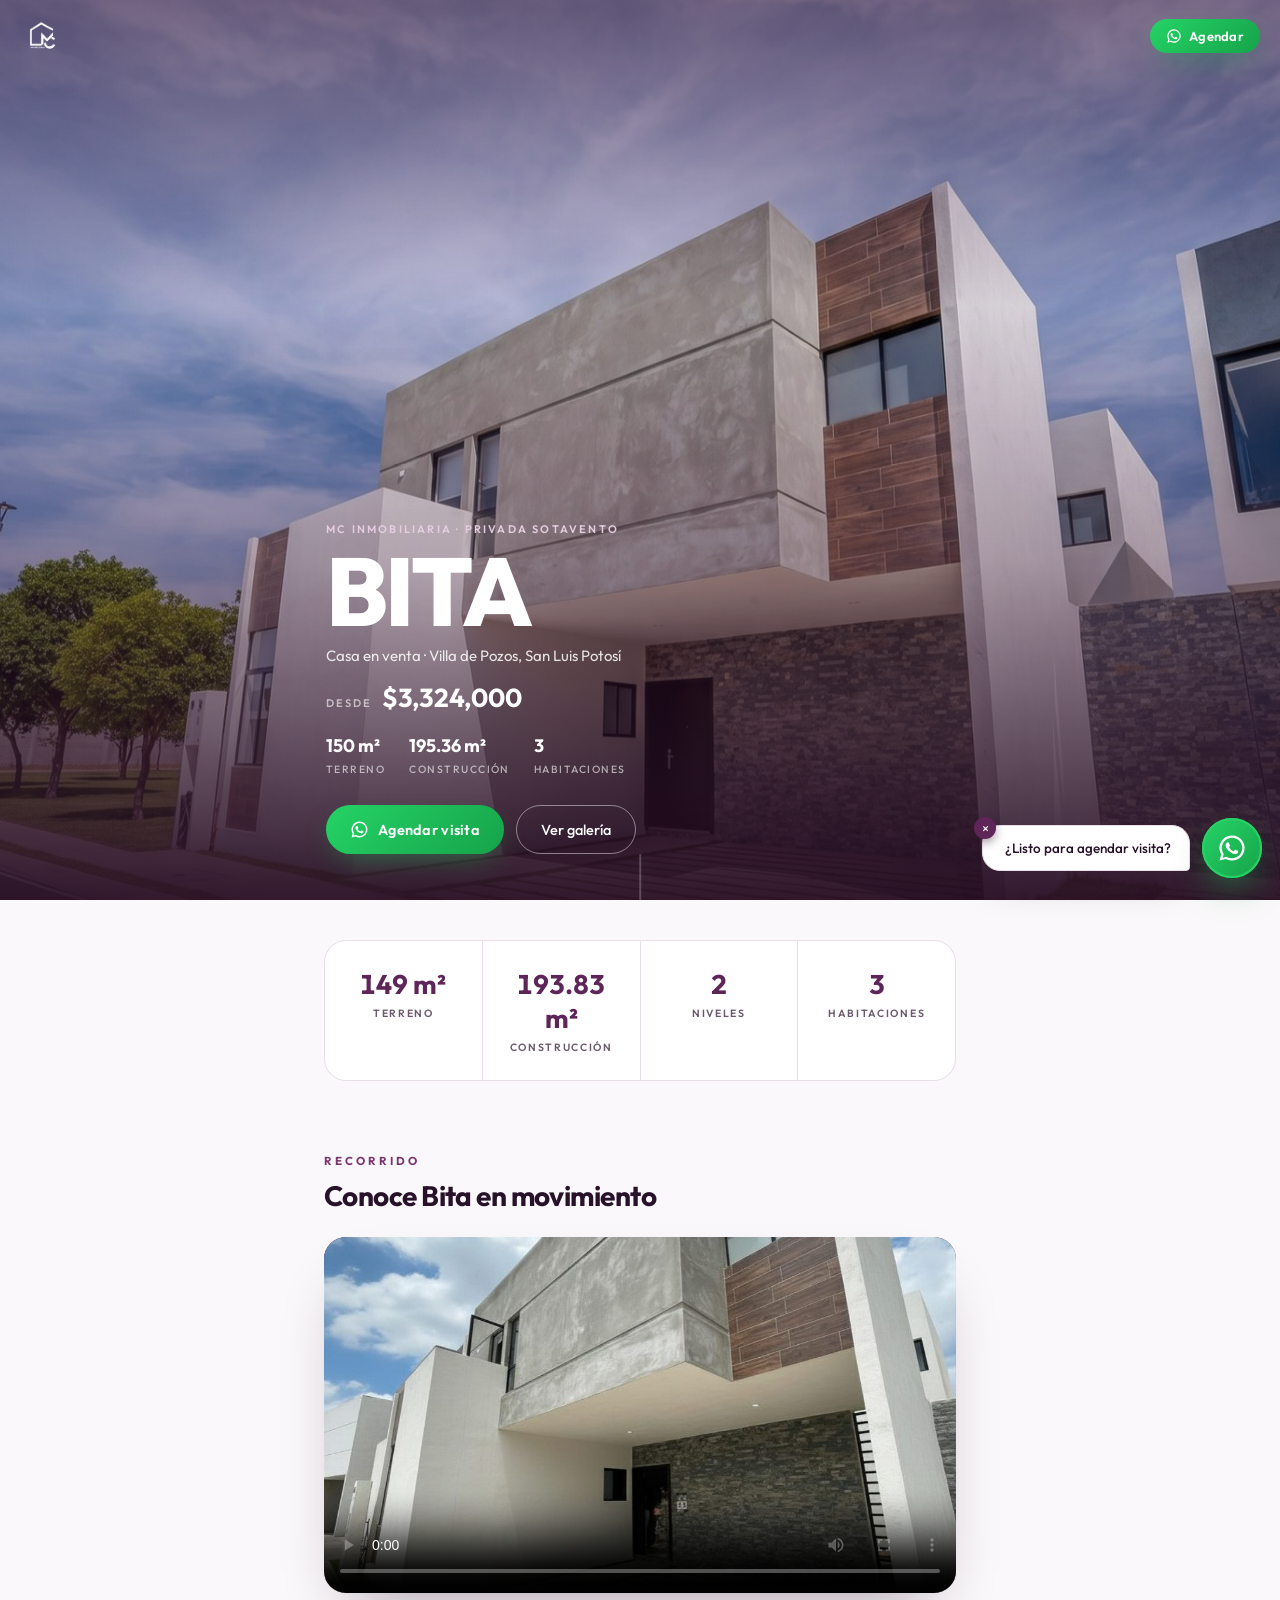
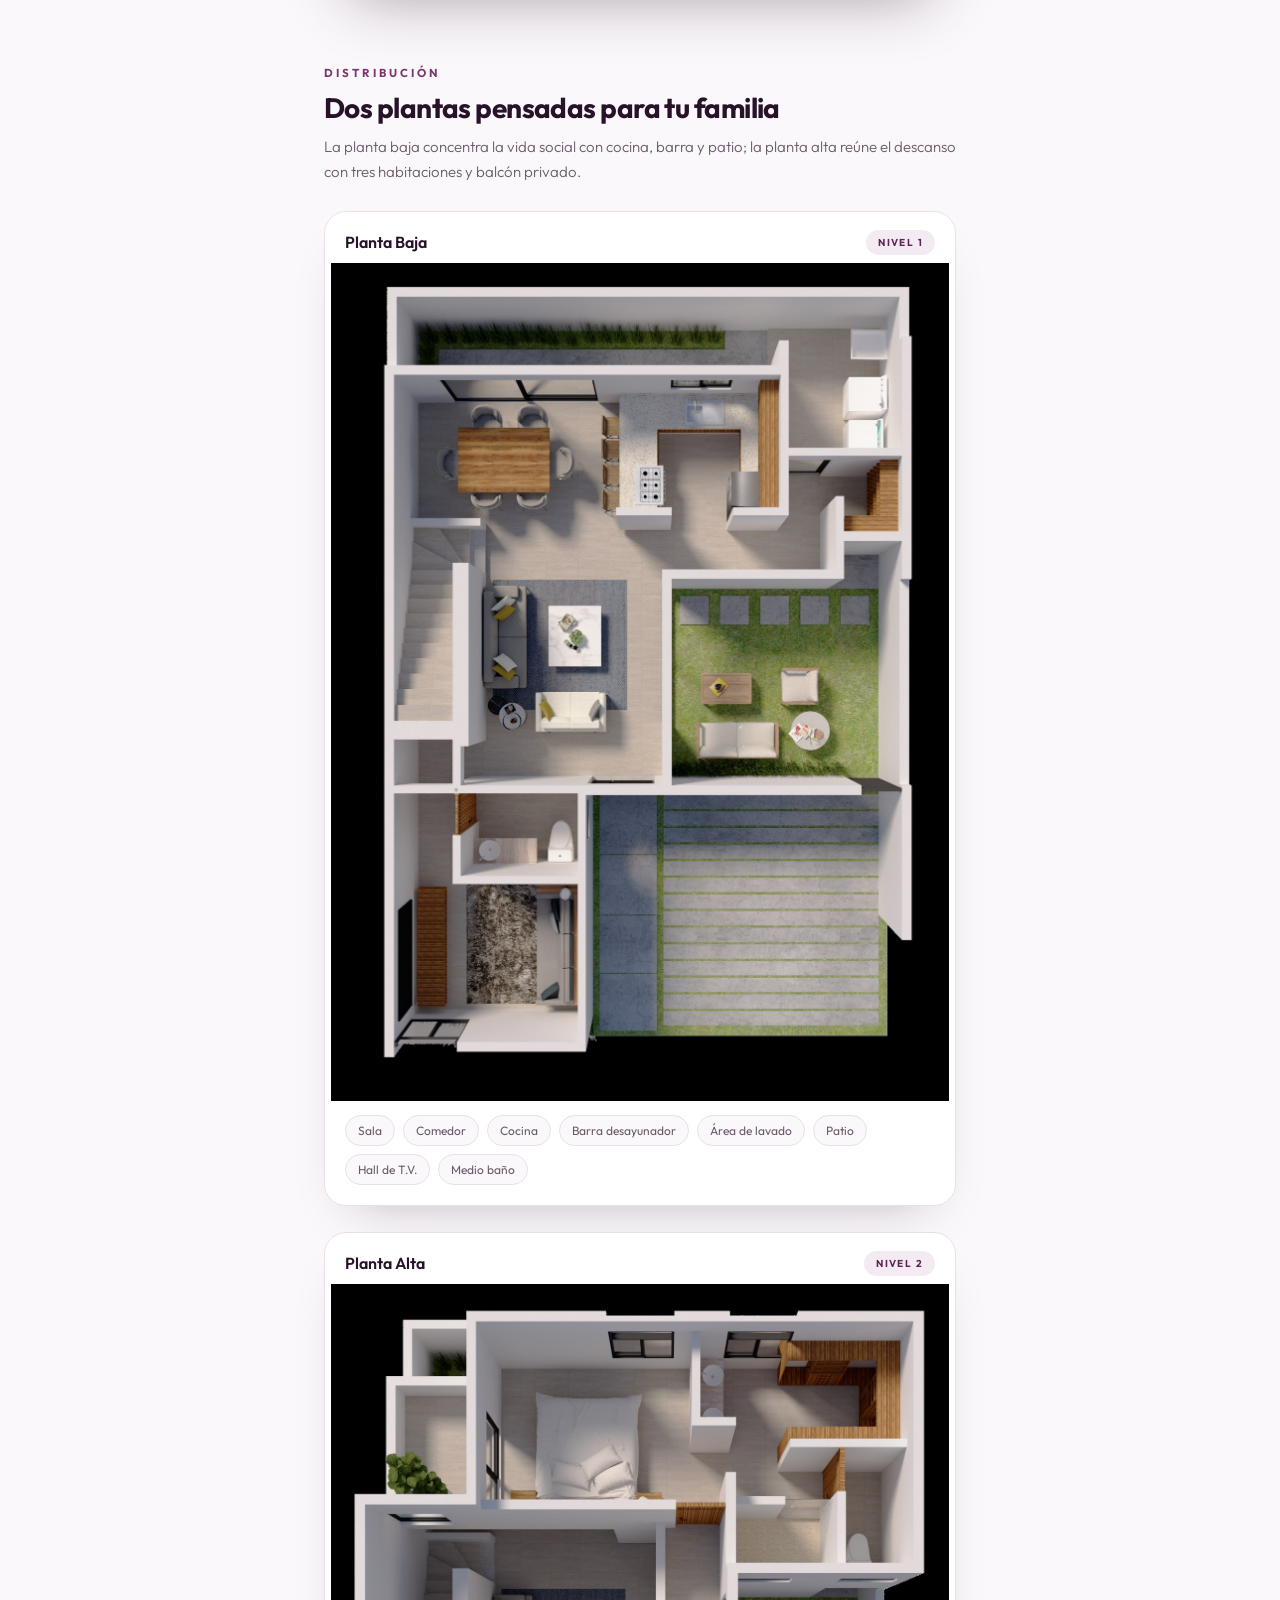
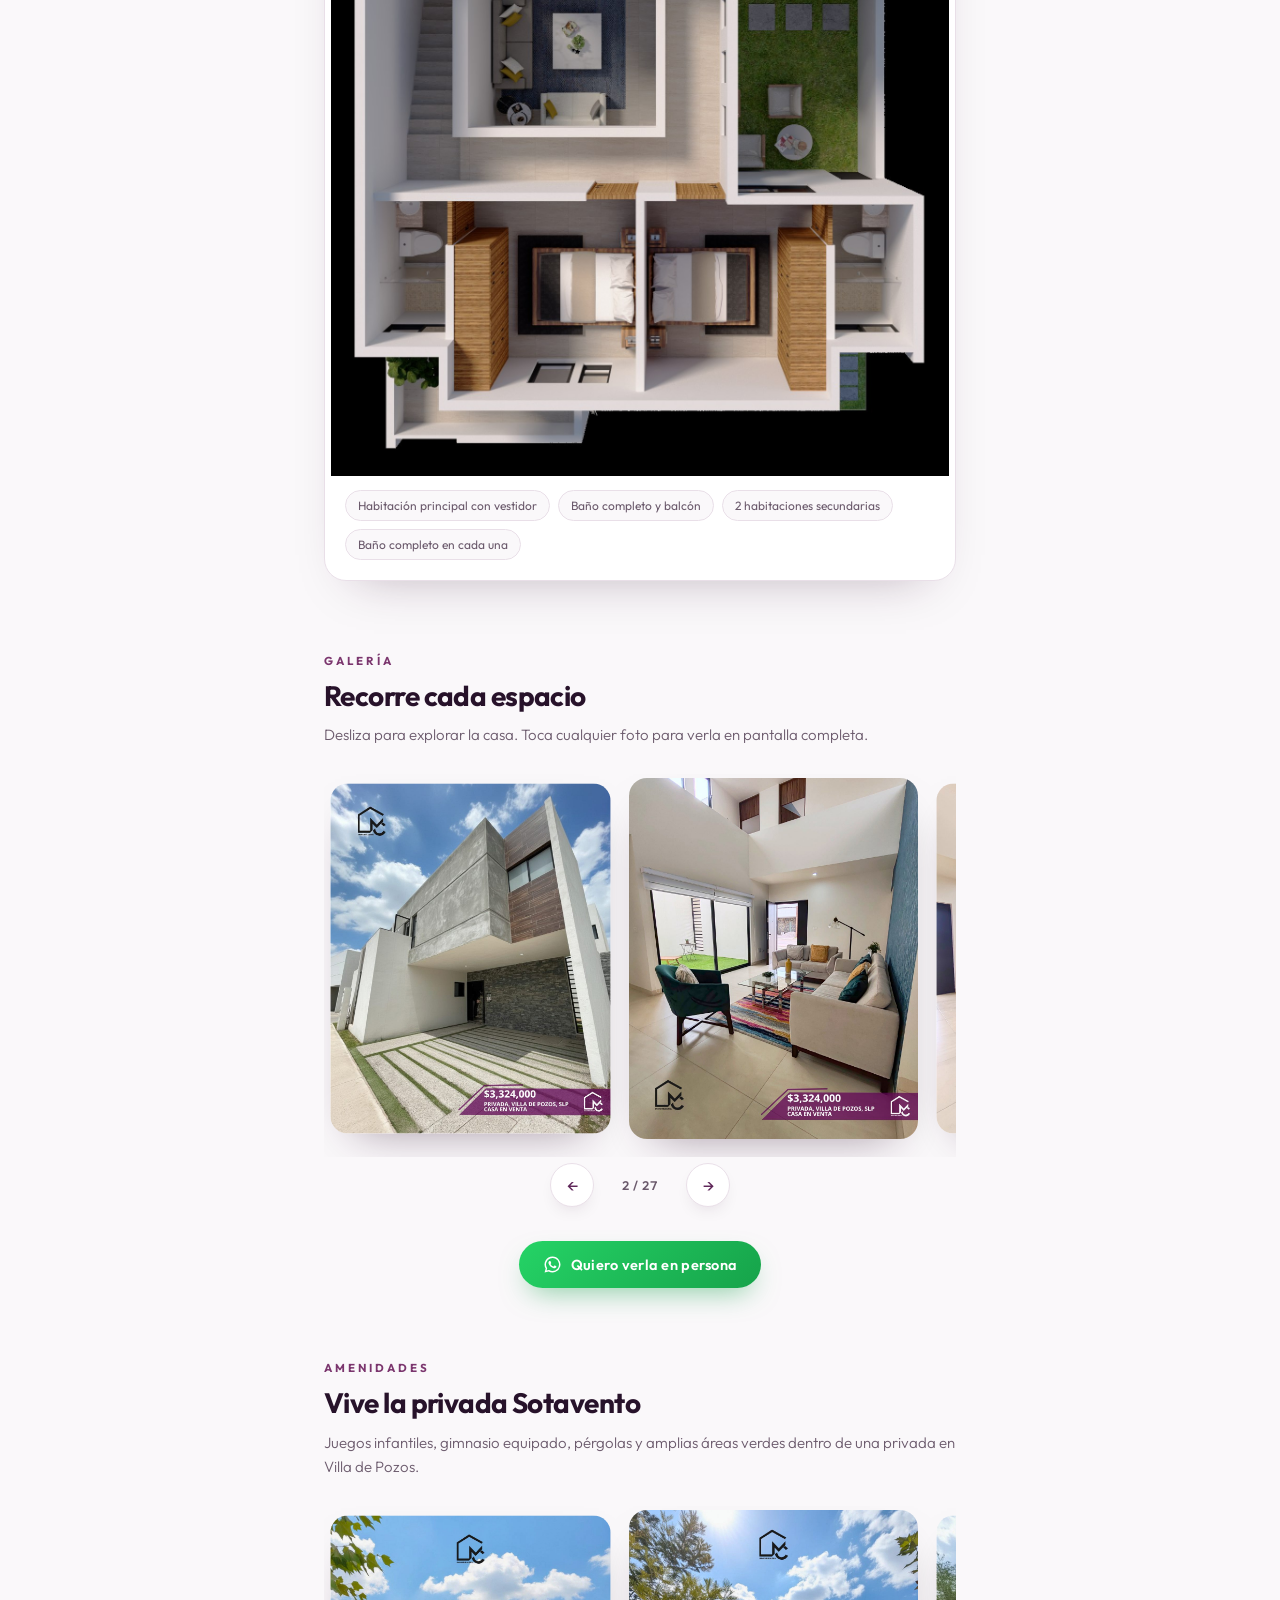
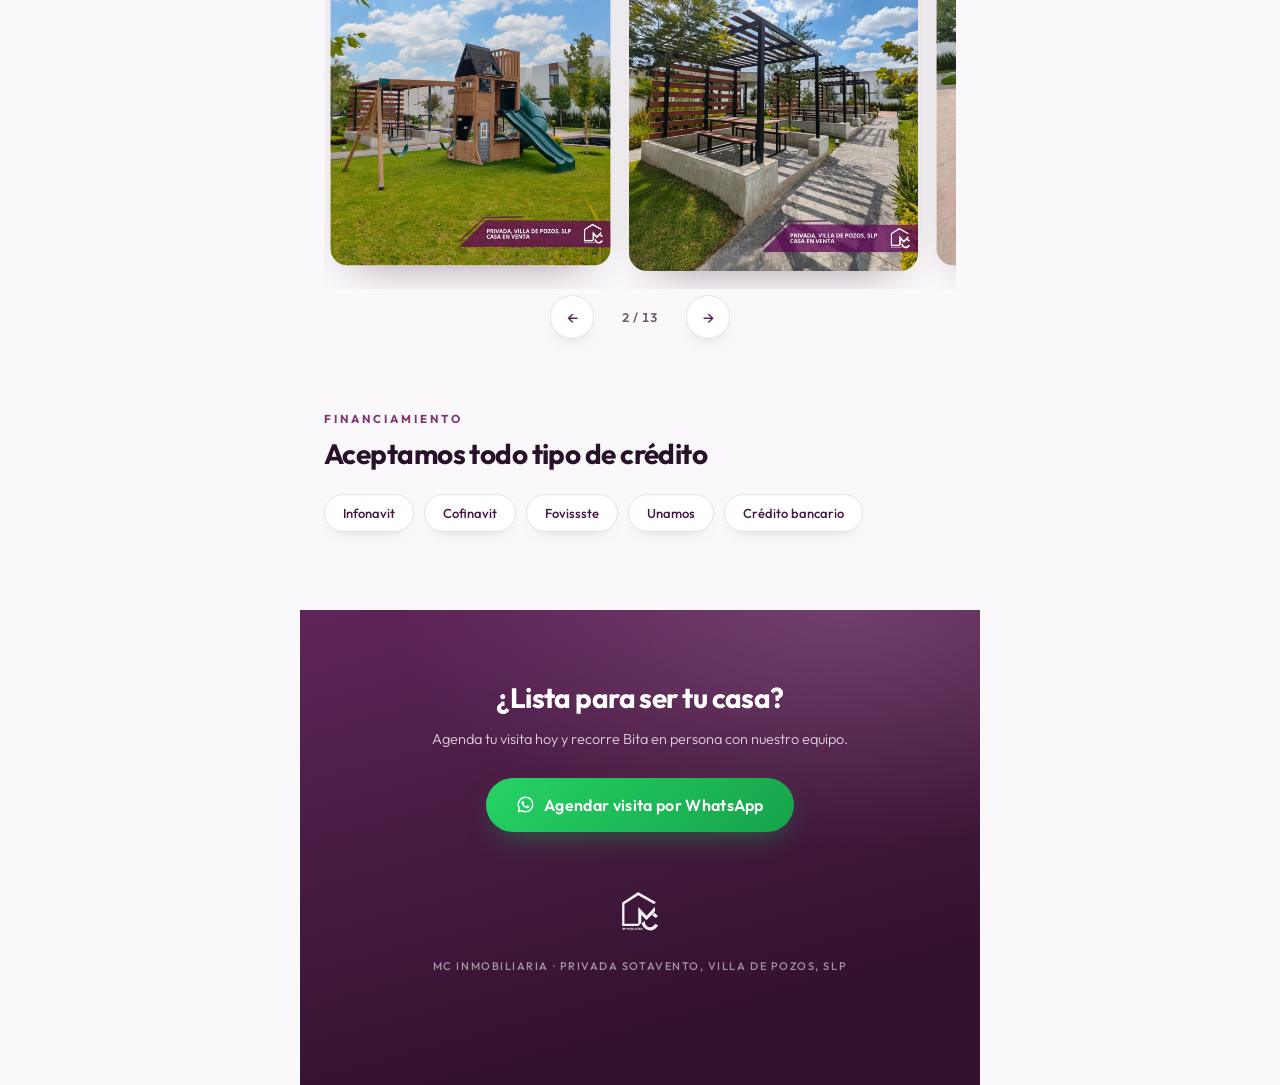
==== commit 5f2ff699: "Rediseno completo: landing MC Inmobiliaria para modelo Bita - Paleta morado ciruela de MC (#7b366e /" ====
--- a/index.html
+++ b/index.html
@@ -3,602 +3,187 @@
 <head>
 <meta charset="UTF-8">
 <meta name="viewport" content="width=device-width, initial-scale=1.0, viewport-fit=cover">
-<title>Bita — CASTDIM | Sueños Hechos Propiedad</title>
+<title>Bita — MC Inmobiliaria | Privada Sotavento, Villa de Pozos</title>
+<meta name="description" content="Casa modelo Bita en Privada Sotavento, Villa de Pozos, SLP. 3 habitaciones, 2 niveles, 195.36 m² de construcción. Agenda tu visita con MC Inmobiliaria.">
+<link rel="icon" type="image/png" href="images/logo-mc.png">
 <link rel="preconnect" href="https://fonts.googleapis.com">
 <link rel="preconnect" href="https://fonts.gstatic.com" crossorigin>
-<link href="https://fonts.googleapis.com/css2?family=Montserrat:wght@300;400;500;600;700;800;900&display=swap" rel="stylesheet">
-<style>
-  :root{
-    --gold:#f7c948;
-    --gold-deep:#e0ad20;
-    --gray-dark:#767571;
-    --gray-mid:#b7b6b2;
-    --bg:#f6f6f4;
-    --white:#ffffff;
-    --ink:#2a2926;
-    --ink-soft:#5c5b57;
-    --line:#e5e4e0;
-    --radius:18px;
-    --ease:cubic-bezier(.22,1,.36,1);
-  }
-
-  *{box-sizing:border-box; margin:0; padding:0;}
-  html{scroll-behavior:smooth;}
-  body{
-    font-family:'Montserrat', sans-serif;
-    background:var(--bg);
-    color:var(--ink);
-    overflow-x:hidden;
-    -webkit-font-smoothing:antialiased;
-  }
-  img{max-width:100%; display:block;}
-
-  .wrap{max-width:520px; margin:0 auto; position:relative; background:var(--bg);}
-
-  /* ---------- utility ---------- */
-  .reveal{opacity:0; transform:translateY(28px); transition:opacity .8s var(--ease), transform .8s var(--ease);}
-  .reveal.in{opacity:1; transform:translateY(0);}
-  .eyebrow{
-    font-size:11.5px; font-weight:700; letter-spacing:.22em; text-transform:uppercase;
-    color:var(--gray-dark); display:flex; align-items:center; gap:8px; margin-bottom:10px;
-  }
-  .eyebrow::before{
-    content:""; width:16px; height:2px; background:var(--gold); display:inline-block;
-  }
-  .section{padding:56px 24px;}
-  .section-title{
-    font-size:26px; font-weight:800; letter-spacing:-.01em; line-height:1.15; color:var(--ink);
-  }
-  .section-sub{
-    font-size:14px; color:var(--ink-soft); font-weight:400; line-height:1.6; margin-top:10px;
-  }
-
-  /* ---------- triangle signature ---------- */
-  .tri-mark{position:relative; width:46px; height:34px;}
-  .tri-mark span{
-    position:absolute; bottom:0; width:0; height:0;
-    border-left:13px solid transparent; border-right:13px solid transparent;
-  }
-  .tri-mark span:nth-child(1){border-bottom:23px solid var(--gray-dark); left:0;}
-  .tri-mark span:nth-child(2){border-bottom:23px solid var(--gray-mid); left:10px;}
-  .tri-mark span:nth-child(3){border-bottom:23px solid var(--gold); left:20px;}
-
-  .divider{
-    display:flex; align-items:flex-end; justify-content:center; gap:6px; padding:38px 0 10px;
-  }
-  .divider i{
-    width:0; height:0; border-left:7px solid transparent; border-right:7px solid transparent;
-    opacity:.35; transform:translateY(10px); transition:transform .7s var(--ease), opacity .7s var(--ease);
-  }
-  .divider i:nth-child(1){border-bottom:12px solid var(--gray-dark);}
-  .divider i:nth-child(2){border-bottom:16px solid var(--gray-mid);}
-  .divider i:nth-child(3){border-bottom:12px solid var(--gold);}
-  .divider.in i{opacity:1; transform:translateY(0);}
-  .divider.in i:nth-child(2){transition-delay:.08s;}
-  .divider.in i:nth-child(3){transition-delay:.16s;}
-
-  /* ---------- HERO ---------- */
-  .hero{
-    position:relative; height:100svh; min-height:640px; overflow:hidden;
-    display:flex; flex-direction:column; justify-content:space-between;
-  }
-  .hero-img{
-    position:absolute; inset:0; width:100%; height:112%; object-fit:cover;
-    transform:scale(1.08) translateY(0); animation:heroZoom 9s var(--ease) forwards;
-  }
-  @keyframes heroZoom{ from{transform:scale(1.14) translateY(0);} to{transform:scale(1.02) translateY(-2%);} }
-  .hero::after{
-    content:""; position:absolute; inset:0;
-    background:linear-gradient(180deg, rgba(20,19,17,.55) 0%, rgba(20,19,17,.12) 30%, rgba(20,19,17,.35) 62%, rgba(15,14,13,.92) 100%);
-  }
-  .hero-top{
-    position:relative; z-index:2; display:flex; justify-content:center; padding-top:28px;
-    opacity:0; animation:fadeDown 1s var(--ease) .3s forwards;
-  }
-  @keyframes fadeDown{from{opacity:0; transform:translateY(-14px);} to{opacity:1; transform:translateY(0);}}
-  .hero-top img{height:26px; filter:brightness(0) invert(1);}
-
-  .hero-bottom{position:relative; z-index:2; padding:0 26px 34px; color:#fff;}
-  .hero-tagline{
-    height:20px; overflow:hidden; margin-bottom:14px;
-    opacity:0; animation:fadeUp .9s var(--ease) .5s forwards;
-  }
-  @keyframes fadeUp{from{opacity:0; transform:translateY(14px);} to{opacity:1; transform:translateY(0);}}
-  .hero-tagline ul{list-style:none;}
-  .hero-tagline li{
-    height:20px; font-size:12px; font-weight:600; letter-spacing:.2em; text-transform:uppercase; color:var(--gold);
-  }
-  .tick{animation:tick 7s steps(1) infinite;}
-  @keyframes tick{
-    0%,22%{transform:translateY(0);} 25%,47%{transform:translateY(-20px);}
-    50%,72%{transform:translateY(-40px);} 75%,97%{transform:translateY(-60px);} 100%{transform:translateY(0);}
-  }
-  .hero-title{
-    font-size:52px; font-weight:900; line-height:.92; letter-spacing:-.02em; text-transform:uppercase;
-    opacity:0; animation:fadeUp 1s var(--ease) .65s forwards;
-  }
-  .hero-title span{color:var(--gold); display:block; font-size:16px; font-weight:600; letter-spacing:.3em; margin-top:10px; text-transform:uppercase;}
-  .hero-price{
-    margin-top:16px; display:inline-flex; align-items:baseline; gap:8px;
-    opacity:0; animation:fadeUp 1s var(--ease) .78s forwards;
-  }
-  .hero-price small{font-size:11px; letter-spacing:.14em; text-transform:uppercase; color:var(--gray-mid); font-weight:600;}
-  .hero-price b{font-size:22px; font-weight:800; color:var(--gold);}
-  .hero-meta{
-    display:flex; gap:22px; margin-top:20px; opacity:0; animation:fadeUp 1s var(--ease) .9s forwards;
-  }
-  .hero-meta div b{display:block; font-size:19px; font-weight:800;}
-  .hero-meta div small{font-size:10px; letter-spacing:.12em; text-transform:uppercase; color:var(--gray-mid); font-weight:600;}
-
-  .scroll-cue{
-    position:absolute; z-index:2; bottom:14px; left:50%; transform:translateX(-50%);
-    width:22px; height:34px; border:1.5px solid rgba(255,255,255,.5); border-radius:20px;
-  }
-  .scroll-cue::after{
-    content:""; position:absolute; top:6px; left:50%; transform:translateX(-50%);
-    width:4px; height:6px; background:var(--gold); border-radius:2px; animation:cue 1.8s ease-in-out infinite;
-  }
-  @keyframes cue{0%{opacity:1; top:6px;} 60%{opacity:0; top:18px;} 61%{opacity:0; top:6px;} 100%{opacity:1; top:6px;}}
-
-  /* ---------- SPECS ---------- */
-  .specs-strip{
-    display:flex; background:var(--ink); border-radius:var(--radius); overflow:hidden;
-    margin-top:4px;
-  }
-  .spec{
-    flex:1; padding:26px 14px; text-align:center; position:relative;
-  }
-  .spec + .spec::before{
-    content:""; position:absolute; left:0; top:20%; bottom:20%; width:1px; background:rgba(255,255,255,.14);
-  }
-  .spec .num{
-    font-size:30px; font-weight:800; color:#fff; letter-spacing:-.01em; font-variant-numeric:tabular-nums;
-  }
-  .spec .num em{color:var(--gold); font-style:normal; font-size:16px; margin-left:2px;}
-  .spec .lbl{font-size:10px; letter-spacing:.16em; text-transform:uppercase; color:var(--gray-mid); margin-top:6px; font-weight:600;}
-
-  /* ---------- DISTRIBUTION ---------- */
-  .plans-list{margin-top:26px; display:flex; flex-direction:column; gap:22px;}
-  .plan-card{
-    background:var(--white); border-radius:var(--radius); overflow:hidden; border:1px solid var(--line);
-    box-shadow:0 18px 40px -22px rgba(30,29,26,.25);
-  }
-  .plan-head{
-    display:flex; align-items:center; justify-content:space-between; padding:16px 18px 0;
-  }
-  .plan-head h3{font-size:15px; font-weight:700;}
-  .plan-head span{
-    font-size:10px; font-weight:700; letter-spacing:.12em; color:var(--gold-deep); background:#fdf3d8;
-    padding:5px 10px; border-radius:20px; text-transform:uppercase;
-  }
-  .plan-card figure{padding:10px 6px 16px; cursor:zoom-in;}
-  .plan-card ul{
-    list-style:none; padding:0 18px 18px; display:flex; flex-wrap:wrap; gap:8px;
-  }
-  .plan-card li{
-    font-size:11px; color:var(--ink-soft); background:var(--bg); border:1px solid var(--line);
-    padding:6px 10px; border-radius:20px; font-weight:500;
-  }
-
-  /* ---------- GALLERY ---------- */
-  .tabs{
-    display:flex; gap:8px; overflow-x:auto; padding-bottom:6px; margin-top:20px; scrollbar-width:none;
-  }
-  .tabs::-webkit-scrollbar{display:none;}
-  .tab{
-    flex:0 0 auto; font-size:12px; font-weight:600; padding:10px 16px; border-radius:30px;
-    background:var(--white); border:1px solid var(--line); color:var(--ink-soft); white-space:nowrap;
-    transition:all .25s var(--ease);
-  }
-  .tab.active{background:var(--ink); color:#fff; border-color:var(--ink);}
-
-  .gallery-grid{
-    display:grid; grid-template-columns:1fr 1fr; gap:12px; margin-top:20px;
-  }
-  .g-card{
-    position:relative; border-radius:14px; overflow:hidden; aspect-ratio:1/1.05;
-    background:linear-gradient(150deg,#efeeea,#e2e0da);
-    display:flex; align-items:flex-end; cursor:zoom-in;
-  }
-  .g-card.empty{cursor:default;}
-  .g-card.wide{grid-column:span 2; aspect-ratio:16/10;}
-  .g-card img{width:100%; height:100%; object-fit:cover; position:absolute; inset:0;}
-  .g-card .tag{
-    position:relative; z-index:2; width:100%; padding:12px; display:flex; align-items:center; gap:8px;
-    background:linear-gradient(0deg, rgba(20,19,17,.6), transparent);
-  }
-  .g-card .tag em{
-    font-style:normal; width:22px; height:22px; border-radius:50%; background:var(--gold);
-    color:#2a2926; font-size:11px; font-weight:800; display:flex; align-items:center; justify-content:center; flex:none;
-  }
-  .g-card .tag b{color:#fff; font-size:12.5px; font-weight:700;}
-  .g-card.empty{
-    align-items:center; justify-content:center; flex-direction:column; gap:6px;
-    border:1.5px dashed var(--gray-mid);
-  }
-  .g-card.empty em{
-    background:var(--white); border:1px solid var(--line); color:var(--gray-dark);
-  }
-  .g-card.empty .soon{font-size:10px; color:var(--gray-dark); font-weight:600; letter-spacing:.08em; text-transform:uppercase;}
-  .g-card.empty b{color:var(--ink-soft); font-size:12.5px; font-weight:700;}
-
-  /* ---------- FINANCING ---------- */
-  .fin-card{
-    background:var(--white); border:1px solid var(--line); border-radius:var(--radius);
-    padding:26px 22px; margin-top:20px; text-align:center;
-    box-shadow:0 18px 40px -24px rgba(30,29,26,.2);
-  }
-  .fin-card img{margin:18px auto 4px; max-width:100%;}
-  .fin-card p{font-size:13px; color:var(--ink-soft); line-height:1.6;}
-  .fin-badges{
-    display:flex; flex-wrap:wrap; gap:8px; justify-content:center; margin-top:20px;
-  }
-  .fin-badges span{
-    font-size:11.5px; font-weight:700; color:var(--ink); background:var(--bg);
-    border:1px solid var(--line); padding:8px 14px; border-radius:20px;
-  }
-
-  /* ---------- CTA / FOOTER ---------- */
-  .cta{
-    background:var(--ink); color:#fff; text-align:center; padding:60px 26px 46px; position:relative; overflow:hidden;
-  }
-  .cta::before{
-    content:""; position:absolute; top:-40px; right:-30px; width:180px; height:180px;
-    background:radial-gradient(circle, rgba(247,201,72,.18), transparent 70%);
-  }
-  .cta h2{font-size:24px; font-weight:800; line-height:1.2; position:relative; z-index:1;}
-  .cta p{font-size:13px; color:var(--gray-mid); margin-top:12px; line-height:1.6; position:relative; z-index:1;}
-  .cta-btn{
-    display:inline-block; margin-top:24px; background:var(--gold); color:#2a2926; font-weight:700;
-    font-size:13px; letter-spacing:.04em; padding:15px 32px; border-radius:30px; text-decoration:none;
-    position:relative; z-index:1; transition:transform .25s var(--ease);
-  }
-  .cta-btn:active{transform:scale(.96);}
-  .footer-logo{margin-top:38px; opacity:.9; position:relative; z-index:1;}
-  .footer-logo img{height:22px; margin:0 auto; filter:brightness(0) invert(1);}
-  .footer-tag{font-size:10px; letter-spacing:.2em; text-transform:uppercase; color:var(--gray-mid); margin-top:10px;}
-
-  /* ---------- LIGHTBOX ---------- */
-  .lightbox{
-    position:fixed; inset:0; background:rgba(15,14,13,.94); z-index:99; display:none;
-    align-items:center; justify-content:center; padding:20px;
-  }
-  .lightbox.show{display:flex; animation:fadeIn .25s ease;}
-  @keyframes fadeIn{from{opacity:0;} to{opacity:1;}}
-  .lightbox img{max-height:88vh; border-radius:10px;}
-  .lightbox span{
-    position:absolute; top:24px; right:24px; color:#fff; font-size:26px; font-weight:300;
-  }
-</style>
+<link href="https://fonts.googleapis.com/css2?family=Outfit:wght@300;400;500;600;700;800&display=swap" rel="stylesheet">
+<link rel="stylesheet" href="css/styles.css">
 </head>
 <body>
-<div class="wrap">
 
-  <!-- ===================== HERO ===================== -->
-  <section class="hero">
-    <img src="images/fachada.jpg" alt="Fachada Modelo Bita" class="hero-img">
-    <div class="hero-top"><img src="images/logo-castdim.png" alt="CASTDIM"></div>
-    <div class="hero-bottom">
-      <div class="hero-tagline">
-        <ul class="tick">
-          <li>Sueños Hechos Propiedad</li>
-          <li>Sotavento Residencial, San Luis Potosí</li>
-          <li>Tu próximo hogar te espera</li>
-          <li>Sueños Hechos Propiedad</li>
-        </ul>
-      </div>
-      <h1 class="hero-title">Bita<span>Modelo residencial CASTDIM</span></h1>
-      <div class="hero-price"><small>Precio desde</small><b>$3,324,000</b></div>
-      <div class="hero-meta">
-        <div><b>150 m²</b><small>Terreno</small></div>
-        <div><b>195.36 m²</b><small>Construcción</small></div>
-        <div><b>2 niveles</b><small>Distribución</small></div>
-      </div>
+<!-- Barra de progreso de scroll -->
+<div class="progress" id="progress"></div>
+
+<!-- ===================== HEADER ===================== -->
+<header class="topbar" id="topbar">
+  <img src="images/logo-mc.png" alt="MC Inmobiliaria" class="topbar-logo">
+  <a class="wa-btn wa-btn--small wa-link" href="#" aria-label="Agendar cita por WhatsApp">
+    <svg viewBox="0 0 24 24" aria-hidden="true"><path d="M12 2a10 10 0 0 0-8.6 15.1L2 22l5.1-1.3A10 10 0 1 0 12 2Zm0 18.2a8.2 8.2 0 0 1-4.2-1.1l-.3-.2-3 .8.8-3-.2-.3A8.2 8.2 0 1 1 12 20.2Zm4.5-6.1c-.2-.1-1.5-.7-1.7-.8-.2-.1-.4-.1-.5.1-.2.2-.6.8-.8 1-.1.2-.3.2-.5.1a6.7 6.7 0 0 1-3.3-2.9c-.3-.4.2-.4.7-1.4 0-.2 0-.3-.1-.5l-.8-1.8c-.2-.5-.4-.4-.5-.4h-.5c-.2 0-.4.1-.7.3-.2.3-.9.9-.9 2.1s.9 2.5 1 2.6a11 11 0 0 0 4.2 3.7c1.6.7 2.2.7 3 .6.5-.1 1.5-.6 1.7-1.2.2-.6.2-1.1.1-1.2 0-.1-.2-.2-.4-.3Z"/></svg>
+    Agendar
+  </a>
+</header>
+
+<!-- ===================== HERO ===================== -->
+<section class="hero" id="inicio">
+  <img src="images/fachada.jpg" alt="Fachada del modelo Bita" class="hero-img" id="heroImg">
+  <div class="hero-veil"></div>
+  <div class="hero-content">
+    <p class="hero-eyebrow anim-hero" style="--d:.2s">MC Inmobiliaria · Privada Sotavento</p>
+    <h1 class="hero-title anim-hero" style="--d:.35s">Bita</h1>
+    <p class="hero-sub anim-hero" style="--d:.5s">Casa en venta · Villa de Pozos, San Luis Potosí</p>
+    <div class="hero-price anim-hero" style="--d:.62s"><span>Desde</span><b>$3,324,000</b></div>
+    <div class="hero-meta anim-hero" style="--d:.74s">
+      <div><b>150 m²</b><small>Terreno</small></div>
+      <div><b>195.36 m²</b><small>Construcción</small></div>
+      <div><b>3</b><small>Habitaciones</small></div>
     </div>
-    <div class="scroll-cue"></div>
-  </section>
+    <div class="hero-actions anim-hero" style="--d:.86s">
+      <a class="wa-btn wa-link" href="#">
+        <svg viewBox="0 0 24 24" aria-hidden="true"><path d="M12 2a10 10 0 0 0-8.6 15.1L2 22l5.1-1.3A10 10 0 1 0 12 2Zm0 18.2a8.2 8.2 0 0 1-4.2-1.1l-.3-.2-3 .8.8-3-.2-.3A8.2 8.2 0 1 1 12 20.2Zm4.5-6.1c-.2-.1-1.5-.7-1.7-.8-.2-.1-.4-.1-.5.1-.2.2-.6.8-.8 1-.1.2-.3.2-.5.1a6.7 6.7 0 0 1-3.3-2.9c-.3-.4.2-.4.7-1.4 0-.2 0-.3-.1-.5l-.8-1.8c-.2-.5-.4-.4-.5-.4h-.5c-.2 0-.4.1-.7.3-.2.3-.9.9-.9 2.1s.9 2.5 1 2.6a11 11 0 0 0 4.2 3.7c1.6.7 2.2.7 3 .6.5-.1 1.5-.6 1.7-1.2.2-.6.2-1.1.1-1.2 0-.1-.2-.2-.4-.3Z"/></svg>
+        Agendar visita
+      </a>
+      <a class="ghost-btn" href="#galeria">Ver galería</a>
+    </div>
+  </div>
+  <div class="scroll-line" aria-hidden="true"><i></i></div>
+</section>
 
-  <!-- ===================== SPECS ===================== -->
-  <section class="section" style="padding-top:34px;">
-    <div class="reveal specs-strip">
-      <div class="spec"><div class="num">150<em>m²</em></div><div class="lbl">Terreno</div></div>
-      <div class="spec"><div class="num">195<em>.36 m²</em></div><div class="lbl">Construcción</div></div>
-      <div class="spec"><div class="num">2</div><div class="lbl">Niveles</div></div>
+<main class="wrap">
+
+  <!-- ===================== CIFRAS ===================== -->
+  <section class="section stats-section">
+    <div class="stats reveal">
+      <div class="stat"><b class="count" data-to="150" data-suffix=" m²">0</b><small>Terreno</small></div>
+      <div class="stat"><b class="count" data-to="195.36" data-decimals="2" data-suffix=" m²">0</b><small>Construcción</small></div>
+      <div class="stat"><b class="count" data-to="2">0</b><small>Niveles</small></div>
+      <div class="stat"><b class="count" data-to="3">0</b><small>Habitaciones</small></div>
     </div>
   </section>
 
-  <div class="divider reveal"><i></i><i></i><i></i></div>
-
-  <!-- ===================== DISTRIBUCIÓN ===================== -->
-  <section class="section" style="padding-top:6px;">
+  <!-- ===================== VIDEO ===================== -->
+  <section class="section" id="video">
     <div class="reveal">
-      <div class="eyebrow">Distribución</div>
-      <h2 class="section-title">Cada espacio, pensado para tu familia</h2>
-      <p class="section-sub">Bita se desarrolla en dos plantas: la planta baja concentra la vida social con cocina, barra y patio; la planta alta reúne el descanso con tres habitaciones y balcón privado.</p>
+      <p class="eyebrow">Recorrido</p>
+      <h2 class="section-title">Conoce Bita en movimiento</h2>
     </div>
-
-    <div class="plans-list">
-      <div class="plan-card reveal">
-        <div class="plan-head">
-          <h3>Planta Baja</h3>
-          <span>Nivel 1</span>
-        </div>
-        <figure onclick="openLightbox('images/planta-baja.jpg')">
-          <img src="images/planta-baja.jpg" alt="Planta baja Bita">
-        </figure>
-        <ul>
-          <li>Sala</li><li>Comedor</li><li>Cocina</li><li>Barra con desayunador</li>
-          <li>Área de lavado</li><li>Patio</li><li>Hall de T.V.</li><li>Medio baño</li>
-        </ul>
-      </div>
-
-      <div class="plan-card reveal">
-        <div class="plan-head">
-          <h3>Planta Alta</h3>
-          <span>Nivel 2</span>
-        </div>
-        <figure onclick="openLightbox('images/planta-alta.jpg')">
-          <img src="images/planta-alta.jpg" alt="Planta alta Bita">
-        </figure>
-        <ul>
-          <li>Habitación principal con vestidor</li><li>Baño completo y balcón</li>
-          <li>2 habitaciones secundarias</li><li>Baño completo en cada una</li>
-        </ul>
-      </div>
+    <div class="video-frame reveal">
+      <video id="reel" src="videos/reel-bita.mp4" poster="images/galeria/38.jpg" controls playsinline preload="metadata"></video>
     </div>
   </section>
 
-  <div class="divider reveal"><i></i><i></i><i></i></div>
+  <!-- ===================== DISTRIBUCIÓN ===================== -->
+  <section class="section" id="distribucion">
+    <div class="reveal">
+      <p class="eyebrow">Distribución</p>
+      <h2 class="section-title">Dos plantas pensadas para tu familia</h2>
+      <p class="section-sub">La planta baja concentra la vida social con cocina, barra y patio; la planta alta reúne el descanso con tres habitaciones y balcón privado.</p>
+    </div>
+
+    <article class="plan-card reveal">
+      <header><h3>Planta Baja</h3><span>Nivel 1</span></header>
+      <figure><img src="images/planta-baja.jpg" alt="Plano de planta baja del modelo Bita" loading="lazy" decoding="async" data-zoom></figure>
+      <ul>
+        <li>Sala</li><li>Comedor</li><li>Cocina</li><li>Barra desayunador</li>
+        <li>Área de lavado</li><li>Patio</li><li>Hall de T.V.</li><li>Medio baño</li>
+      </ul>
+    </article>
+
+    <article class="plan-card reveal">
+      <header><h3>Planta Alta</h3><span>Nivel 2</span></header>
+      <figure><img src="images/planta-alta.jpg" alt="Plano de planta alta del modelo Bita" loading="lazy" decoding="async" data-zoom></figure>
+      <ul>
+        <li>Habitación principal con vestidor</li><li>Baño completo y balcón</li>
+        <li>2 habitaciones secundarias</li><li>Baño completo en cada una</li>
+      </ul>
+    </article>
+  </section>
 
   <!-- ===================== GALERÍA ===================== -->
-  <section class="section" style="padding-top:6px;">
+  <section class="section" id="galeria">
     <div class="reveal">
-      <div class="eyebrow">Galería</div>
-      <h2 class="section-title">Recorre Bita por espacio</h2>
-      <p class="section-sub">Explora cada área. En cuanto nos compartas las fotografías, se colocan directamente en su número correspondiente.</p>
+      <p class="eyebrow">Galería</p>
+      <h2 class="section-title">Recorre cada espacio</h2>
+      <p class="section-sub">Desliza para explorar la casa. Toca cualquier foto para verla en pantalla completa.</p>
     </div>
-
-    <div class="tabs reveal" id="tabs">
-      <button class="tab active" data-filter="all">Todos</button>
-      <button class="tab" data-filter="pb">Planta Baja</button>
-      <button class="tab" data-filter="pa">Planta Alta</button>
+    <div class="carousel reveal" id="galeriaCarousel" data-label="Galería"></div>
+    <div class="carousel-nav reveal">
+      <button class="c-arrow" data-target="galeriaCarousel" data-dir="-1" aria-label="Anterior">←</button>
+      <span class="c-count" id="galeriaCount"></span>
+      <button class="c-arrow" data-target="galeriaCarousel" data-dir="1" aria-label="Siguiente">→</button>
     </div>
-
-    <!--
-      ══════════════════════════════════════════════════════════
-      CÓMO AGREGAR MÁS FOTOS:
-      Cada tarjeta .g-card trae data-cat ("pb" o "pa") para el filtro.
-      Para una tarjeta con foto real:
-        <div class="g-card" data-cat="pb" onclick="openLightbox('images/archivo.jpg')">
-          <img src="images/archivo.jpg" alt="Sala Bita">
-          <div class="tag"><em>1</em><b>Sala</b></div>
-        </div>
-      Si un sector tiene varias fotos, repite la tarjeta con el mismo
-      número/etiqueta y usa otra imagen.
-      ══════════════════════════════════════════════════════════
-    -->
-    <div class="gallery-grid reveal" id="gallery">
-
-      <!-- Fachada -->
-      <div class="g-card wide" data-cat="all" onclick="openLightbox('images/fachada.jpg')">
-        <img src="images/fachada.jpg" alt="Fachada Bita">
-        <div class="tag"><em>0</em><b>Fachada</b></div>
-      </div>
-
-      <!-- 1. Sala -->
-      <div class="g-card wide" data-cat="pb" onclick="openLightbox('images/sala-1.jpg')">
-        <img src="images/sala-1.jpg" alt="Sala Bita">
-        <div class="tag"><em>1</em><b>Sala</b></div>
-      </div>
-      <div class="g-card" data-cat="pb" onclick="openLightbox('images/sala-2.jpg')">
-        <img src="images/sala-2.jpg" alt="Sala Bita, otro ángulo">
-        <div class="tag"><em>1</em><b>Sala</b></div>
-      </div>
-      <div class="g-card" data-cat="pb" onclick="openLightbox('images/sala-3.jpg')">
-        <img src="images/sala-3.jpg" alt="Sala Bita, vista de doble altura">
-        <div class="tag"><em>1</em><b>Sala</b></div>
-      </div>
-
-      <!-- 2. Comedor -->
-      <div class="g-card" data-cat="pb" onclick="openLightbox('images/comedor.jpg')">
-        <img src="images/comedor.jpg" alt="Comedor Bita">
-        <div class="tag"><em>2</em><b>Comedor</b></div>
-      </div>
-      <div class="g-card" data-cat="pb" onclick="openLightbox('images/comedor-2.jpg')">
-        <img src="images/comedor-2.jpg" alt="Comedor Bita, otro ángulo">
-        <div class="tag"><em>2</em><b>Comedor</b></div>
-      </div>
-      <div class="g-card" data-cat="pb" onclick="openLightbox('images/comedor-3.jpg')">
-        <img src="images/comedor-3.jpg" alt="Comedor Bita, otro ángulo">
-        <div class="tag"><em>2</em><b>Comedor</b></div>
-      </div>
-
-      <!-- 3. Cocina -->
-      <div class="g-card" data-cat="pb" onclick="openLightbox('images/cocina-1.jpg')">
-        <img src="images/cocina-1.jpg" alt="Cocina Bita">
-        <div class="tag"><em>3</em><b>Cocina</b></div>
-      </div>
-      <div class="g-card" data-cat="pb" onclick="openLightbox('images/cocina-2.jpg')">
-        <img src="images/cocina-2.jpg" alt="Cocina Bita, otro ángulo">
-        <div class="tag"><em>3</em><b>Cocina</b></div>
-      </div>
-
-      <!-- 4. Barra / desayunador -->
-      <div class="g-card" data-cat="pb" onclick="openLightbox('images/barra-desayunador.jpg')">
-        <img src="images/barra-desayunador.jpg" alt="Barra desayunador Bita">
-        <div class="tag"><em>4</em><b>Barra desayunador</b></div>
-      </div>
-
-      <!-- 5. Patio -->
-      <div class="g-card wide" data-cat="pb" onclick="openLightbox('images/patio-2.jpg')">
-        <img src="images/patio-2.jpg" alt="Patio Bita">
-        <div class="tag"><em>5</em><b>Patio</b></div>
-      </div>
-      <div class="g-card" data-cat="pb" onclick="openLightbox('images/patio-1.jpg')">
-        <img src="images/patio-1.jpg" alt="Patio Bita, otro ángulo">
-        <div class="tag"><em>5</em><b>Patio</b></div>
-      </div>
-      <div class="g-card" data-cat="pb" onclick="openLightbox('images/patio-3.jpg')">
-        <img src="images/patio-3.jpg" alt="Patio Bita, otro ángulo">
-        <div class="tag"><em>5</em><b>Patio</b></div>
-      </div>
-
-      <!-- 6. Hall de T.V (planta baja) -->
-      <div class="g-card wide" data-cat="pb" onclick="openLightbox('images/hall-tv-1.jpg')">
-        <img src="images/hall-tv-1.jpg" alt="Hall de TV Bita">
-        <div class="tag"><em>6</em><b>Hall de T.V.</b></div>
-      </div>
-      <div class="g-card" data-cat="pb" onclick="openLightbox('images/hall-tv-2.jpg')">
-        <img src="images/hall-tv-2.jpg" alt="Hall de TV Bita, otro ángulo">
-        <div class="tag"><em>6</em><b>Hall de T.V.</b></div>
-      </div>
-      <div class="g-card" data-cat="pb" onclick="openLightbox('images/hall-tv-3.jpg')">
-        <img src="images/hall-tv-3.jpg" alt="Hall de TV Bita, otro ángulo">
-        <div class="tag"><em>6</em><b>Hall de T.V.</b></div>
-      </div>
-      <div class="g-card" data-cat="pb" onclick="openLightbox('images/hall-tv-4.jpg')">
-        <img src="images/hall-tv-4.jpg" alt="Hall de TV Bita, otro ángulo">
-        <div class="tag"><em>6</em><b>Hall de T.V.</b></div>
-      </div>
-
-      <!-- 7. Medio baño -->
-      <div class="g-card empty" data-cat="pb"><em>7</em><b>Medio baño</b><span class="soon">Próximamente</span></div>
-
-      <!-- 8. Habitación principal -->
-      <div class="g-card wide" data-cat="pa" onclick="openLightbox('images/habitacion-principal-1.jpg')">
-        <img src="images/habitacion-principal-1.jpg" alt="Habitación principal Bita">
-        <div class="tag"><em>8</em><b>Habitación principal</b></div>
-      </div>
-      <div class="g-card" data-cat="pa" onclick="openLightbox('images/habitacion-principal-2.jpg')">
-        <img src="images/habitacion-principal-2.jpg" alt="Habitación principal Bita, otro ángulo">
-        <div class="tag"><em>8</em><b>Habitación principal</b></div>
-      </div>
-      <div class="g-card" data-cat="pa" onclick="openLightbox('images/habitacion-principal-3.jpg')">
-        <img src="images/habitacion-principal-3.jpg" alt="Habitación principal Bita, otro ángulo">
-        <div class="tag"><em>8</em><b>Habitación principal</b></div>
-      </div>
-
-      <!-- 9. Vestidor -->
-      <div class="g-card" data-cat="pa" onclick="openLightbox('images/vestidor.jpg')">
-        <img src="images/vestidor.jpg" alt="Vestidor Bita">
-        <div class="tag"><em>9</em><b>Vestidor</b></div>
-      </div>
-
-      <!-- 10. Baño principal y balcón -->
-      <div class="g-card" data-cat="pa" onclick="openLightbox('images/bano-principal.jpg')">
-        <img src="images/bano-principal.jpg" alt="Baño principal Bita">
-        <div class="tag"><em>10</em><b>Baño principal</b></div>
-      </div>
-      <div class="g-card" data-cat="pa" onclick="openLightbox('images/balcon-principal.jpg')">
-        <img src="images/balcon-principal.jpg" alt="Balcón habitación principal Bita">
-        <div class="tag"><em>10</em><b>Balcón</b></div>
-      </div>
-
-      <!-- 11. Recámara secundaria 1 -->
-      <div class="g-card" data-cat="pa" onclick="openLightbox('images/recamara-sec1.jpg')">
-        <img src="images/recamara-sec1.jpg" alt="Recámara secundaria 1 Bita">
-        <div class="tag"><em>11</em><b>Recámara sec. 1</b></div>
-      </div>
-
-      <!-- 12. Recámara secundaria 2 -->
-      <div class="g-card" data-cat="pa" onclick="openLightbox('images/recamara-sec2-1.jpg')">
-        <img src="images/recamara-sec2-1.jpg" alt="Recámara secundaria 2 Bita">
-        <div class="tag"><em>12</em><b>Recámara sec. 2</b></div>
-      </div>
-      <div class="g-card" data-cat="pa" onclick="openLightbox('images/recamara-sec2-2.jpg')">
-        <img src="images/recamara-sec2-2.jpg" alt="Recámara secundaria 2 Bita, otro ángulo">
-        <div class="tag"><em>12</em><b>Recámara sec. 2</b></div>
-      </div>
-      <div class="g-card" data-cat="pa" onclick="openLightbox('images/recamara-sec2-kids.jpg')">
-        <img src="images/recamara-sec2-kids.jpg" alt="Recámara secundaria 2 Bita, ambientación">
-        <div class="tag"><em>12</em><b>Recámara sec. 2</b></div>
-      </div>
-
-      <!-- 13. Baños secundarios -->
-      <div class="g-card" data-cat="pa" onclick="openLightbox('images/bano-sec.jpg')">
-        <img src="images/bano-sec.jpg" alt="Baño secundario Bita">
-        <div class="tag"><em>13</em><b>Baños sec.</b></div>
-      </div>
-
-      <!-- Extra: pasillo / terraza superior -->
-      <div class="g-card" data-cat="pa" onclick="openLightbox('images/terraza-pasillo.jpg')">
-        <img src="images/terraza-pasillo.jpg" alt="Pasillo exterior planta alta Bita">
-        <div class="tag"><em>+</em><b>Pasillo exterior</b></div>
-      </div>
+    <div class="center reveal">
+      <a class="wa-btn wa-link" href="#">
+        <svg viewBox="0 0 24 24" aria-hidden="true"><path d="M12 2a10 10 0 0 0-8.6 15.1L2 22l5.1-1.3A10 10 0 1 0 12 2Zm0 18.2a8.2 8.2 0 0 1-4.2-1.1l-.3-.2-3 .8.8-3-.2-.3A8.2 8.2 0 1 1 12 20.2Zm4.5-6.1c-.2-.1-1.5-.7-1.7-.8-.2-.1-.4-.1-.5.1-.2.2-.6.8-.8 1-.1.2-.3.2-.5.1a6.7 6.7 0 0 1-3.3-2.9c-.3-.4.2-.4.7-1.4 0-.2 0-.3-.1-.5l-.8-1.8c-.2-.5-.4-.4-.5-.4h-.5c-.2 0-.4.1-.7.3-.2.3-.9.9-.9 2.1s.9 2.5 1 2.6a11 11 0 0 0 4.2 3.7c1.6.7 2.2.7 3 .6.5-.1 1.5-.6 1.7-1.2.2-.6.2-1.1.1-1.2 0-.1-.2-.2-.4-.3Z"/></svg>
+        Quiero verla en persona
+      </a>
     </div>
   </section>
 
-  <div class="divider reveal"><i></i><i></i><i></i></div>
-
-  <!-- ===================== FINANCIAMIENTO ===================== -->
-  <section class="section" style="padding-top:6px;">
+  <!-- ===================== AMENIDADES ===================== -->
+  <section class="section" id="amenidades">
     <div class="reveal">
-      <div class="eyebrow">Financiamiento</div>
-      <h2 class="section-title">Aceptamos todo tipo de crédito</h2>
+      <p class="eyebrow">Amenidades</p>
+      <h2 class="section-title">Vive la privada Sotavento</h2>
+      <p class="section-sub">Juegos infantiles, gimnasio equipado, pérgolas y amplias áreas verdes dentro de una privada en Villa de Pozos.</p>
     </div>
-    <div class="fin-card reveal">
-      <p>Trabajamos con Infonavit, Cofinavit, Fovissste, Unamos, crédito BBVA y créditos bancarios tradicionales para que Bita sea tuya de la forma más conveniente.</p>
-      <div class="fin-badges">
-        <span>Infonavit</span>
-        <span>Cofinavit</span>
-        <span>Fovissste</span>
-        <span>Unamos</span>
-        <span>Crédito BBVA</span>
-        <span>Crédito bancario</span>
-      </div>
+    <div class="carousel reveal" id="amenidadesCarousel" data-label="Amenidades"></div>
+    <div class="carousel-nav reveal">
+      <button class="c-arrow" data-target="amenidadesCarousel" data-dir="-1" aria-label="Anterior">←</button>
+      <span class="c-count" id="amenidadesCount"></span>
+      <button class="c-arrow" data-target="amenidadesCarousel" data-dir="1" aria-label="Siguiente">→</button>
     </div>
   </section>
 
-  <!-- ===================== CTA ===================== -->
-  <section class="cta">
-    <div class="tri-mark reveal" style="margin:0 auto 22px;"><span></span><span></span><span></span></div>
-    <h2>¿Listo para conocer Bita en persona?</h2>
-    <p>Agenda tu visita y recorre cada espacio de este modelo diseñado para tu estilo de vida.</p>
-    <a href="https://wa.me/524444116075?text=Hola%2C%20me%20interes%C3%B3%20Bita%2C%20%C2%BFcu%C3%A1ndo%20puedo%20conocerlo%3F" class="cta-btn">Agendar visita</a>
-    <div class="footer-logo">
-      <img src="images/logo-castdim.png" alt="CASTDIM">
-      <div class="footer-tag">Sueños Hechos Propiedad</div>
+  <!-- ===================== FINANCIAMIENTO ===================== -->
+  <section class="section" id="financiamiento">
+    <div class="reveal">
+      <p class="eyebrow">Financiamiento</p>
+      <h2 class="section-title">Aceptamos todo tipo de crédito</h2>
+    </div>
+    <div class="fin-badges reveal">
+      <span>Infonavit</span><span>Cofinavit</span><span>Fovissste</span>
+      <span>Unamos</span><span>Crédito bancario</span>
     </div>
   </section>
+
+  <!-- ===================== CTA FINAL ===================== -->
+  <section class="cta">
+    <h2 class="reveal">¿Lista para ser tu casa?</h2>
+    <p class="reveal">Agenda tu visita hoy y recorre Bita en persona con nuestro equipo.</p>
+    <a class="wa-btn wa-btn--big wa-link reveal" href="#">
+      <svg viewBox="0 0 24 24" aria-hidden="true"><path d="M12 2a10 10 0 0 0-8.6 15.1L2 22l5.1-1.3A10 10 0 1 0 12 2Zm0 18.2a8.2 8.2 0 0 1-4.2-1.1l-.3-.2-3 .8.8-3-.2-.3A8.2 8.2 0 1 1 12 20.2Zm4.5-6.1c-.2-.1-1.5-.7-1.7-.8-.2-.1-.4-.1-.5.1-.2.2-.6.8-.8 1-.1.2-.3.2-.5.1a6.7 6.7 0 0 1-3.3-2.9c-.3-.4.2-.4.7-1.4 0-.2 0-.3-.1-.5l-.8-1.8c-.2-.5-.4-.4-.5-.4h-.5c-.2 0-.4.1-.7.3-.2.3-.9.9-.9 2.1s.9 2.5 1 2.6a11 11 0 0 0 4.2 3.7c1.6.7 2.2.7 3 .6.5-.1 1.5-.6 1.7-1.2.2-.6.2-1.1.1-1.2 0-.1-.2-.2-.4-.3Z"/></svg>
+      Agendar visita por WhatsApp
+    </a>
+    <div class="footer-brand reveal">
+      <img src="images/logo-mc.png" alt="MC Inmobiliaria">
+      <p>MC Inmobiliaria · Privada Sotavento, Villa de Pozos, SLP</p>
+    </div>
+  </section>
+</main>
+
+<!-- ===================== BOTÓN FLOTANTE ===================== -->
+<div class="fab-wrap" id="fab">
+  <div class="fab-bubble" id="fabBubble" role="status">
+    <button class="fab-bubble-close" id="fabBubbleClose" aria-label="Cerrar mensaje">&times;</button>
+    ¿Listo para agendar visita?
+  </div>
+  <a class="fab wa-link" href="#" aria-label="WhatsApp: agendar visita">
+    <span class="fab-ring" aria-hidden="true"></span>
+    <svg viewBox="0 0 24 24" aria-hidden="true"><path d="M12 2a10 10 0 0 0-8.6 15.1L2 22l5.1-1.3A10 10 0 1 0 12 2Zm0 18.2a8.2 8.2 0 0 1-4.2-1.1l-.3-.2-3 .8.8-3-.2-.3A8.2 8.2 0 1 1 12 20.2Zm4.5-6.1c-.2-.1-1.5-.7-1.7-.8-.2-.1-.4-.1-.5.1-.2.2-.6.8-.8 1-.1.2-.3.2-.5.1a6.7 6.7 0 0 1-3.3-2.9c-.3-.4.2-.4.7-1.4 0-.2 0-.3-.1-.5l-.8-1.8c-.2-.5-.4-.4-.5-.4h-.5c-.2 0-.4.1-.7.3-.2.3-.9.9-.9 2.1s.9 2.5 1 2.6a11 11 0 0 0 4.2 3.7c1.6.7 2.2.7 3 .6.5-.1 1.5-.6 1.7-1.2.2-.6.2-1.1.1-1.2 0-.1-.2-.2-.4-.3Z"/></svg>
+  </a>
 </div>
 
-<div class="lightbox" id="lightbox" onclick="closeLightbox()">
-  <span>&times;</span>
-  <img id="lightboxImg" src="" alt="">
+<!-- ===================== LIGHTBOX ===================== -->
+<div class="lightbox" id="lightbox" aria-hidden="true">
+  <button class="lb-close" id="lbClose" aria-label="Cerrar">&times;</button>
+  <button class="lb-arrow lb-prev" id="lbPrev" aria-label="Anterior">←</button>
+  <img id="lbImg" src="" alt="Foto ampliada">
+  <button class="lb-arrow lb-next" id="lbNext" aria-label="Siguiente">→</button>
+  <div class="lb-counter" id="lbCounter"></div>
 </div>
 
-<script>
-  // Scroll reveal
-  const revealEls = document.querySelectorAll('.reveal');
-  const io = new IntersectionObserver((entries)=>{
-    entries.forEach(e=>{
-      if(e.isIntersecting){ e.target.classList.add('in'); io.unobserve(e.target); }
-    });
-  }, {threshold:.15});
-  revealEls.forEach(el=>io.observe(el));
-
-  // Tabs filter
-  const tabs = document.querySelectorAll('.tab');
-  const cards = document.querySelectorAll('.g-card');
-  tabs.forEach(tab=>{
-    tab.addEventListener('click', ()=>{
-      tabs.forEach(t=>t.classList.remove('active'));
-      tab.classList.add('active');
-      const f = tab.dataset.filter;
-      cards.forEach(c=>{
-        c.style.display = (f==='all' || c.dataset.cat===f || c.dataset.cat==='all') ? '' : 'none';
-      });
-    });
-  });
-
-  // Lightbox
-  function openLightbox(src){
-    document.getElementById('lightboxImg').src = src;
-    document.getElementById('lightbox').classList.add('show');
-  }
-  function closeLightbox(){
-    document.getElementById('lightbox').classList.remove('show');
-  }
-</script>
+<script src="js/main.js"></script>
 </body>
 </html>
--- a/css/styles.css
+++ b/css/styles.css
@@ -0,0 +1,347 @@
+/* ==========================================================
+   MC INMOBILIARIA — Modelo Bita · Privada Sotavento
+   Estilo minimalista en morado ciruela
+   ========================================================== */
+
+:root{
+  --plum-950:#33122f;
+  --plum-900:#43173e;
+  --plum-700:#5e2558;   /* morado profundo de marca */
+  --plum-500:#7b366e;   /* morado del banner MC */
+  --plum-300:#b07aa8;
+  --plum-100:#f4eaf2;
+  --wa:#25d366;
+  --wa-deep:#16a34a;
+  --bg:#faf8fa;
+  --ink:#27122a;
+  --ink-soft:#6b5a6c;
+  --line:#e9dfe8;
+  --radius:22px;
+  --ease:cubic-bezier(.22,1,.36,1);
+}
+
+*{box-sizing:border-box; margin:0; padding:0;}
+html{scroll-behavior:smooth;}
+body{
+  font-family:'Outfit', sans-serif;
+  background:var(--bg);
+  color:var(--ink);
+  overflow-x:hidden;
+  -webkit-font-smoothing:antialiased;
+}
+img{max-width:100%; display:block;}
+a{text-decoration:none;}
+button{font-family:inherit; border:none; background:none; cursor:pointer;}
+
+.wrap{max-width:560px; margin:0 auto;}
+.section{padding:64px 24px 8px;}
+.center{text-align:center; margin-top:34px;}
+
+/* ---------- barra de progreso ---------- */
+.progress{
+  position:fixed; top:0; left:0; height:3px; width:0%;
+  background:linear-gradient(90deg, var(--plum-700), var(--plum-300));
+  z-index:120; transition:width .1s linear;
+}
+
+/* ---------- header ---------- */
+.topbar{
+  position:fixed; top:0; left:0; right:0; z-index:100;
+  display:flex; align-items:center; justify-content:space-between;
+  padding:14px 20px;
+  transition:background .4s var(--ease), box-shadow .4s var(--ease), padding .4s var(--ease);
+}
+.topbar-logo{
+  height:44px; filter:brightness(0) invert(1);
+  transition:filter .4s var(--ease), height .4s var(--ease);
+}
+.topbar.solid{
+  background:rgba(250,248,250,.86);
+  backdrop-filter:blur(14px);
+  -webkit-backdrop-filter:blur(14px);
+  box-shadow:0 6px 30px -18px rgba(51,18,47,.35);
+  padding:10px 20px;
+}
+.topbar.solid .topbar-logo{filter:none; height:38px;}
+
+/* ---------- botones WhatsApp ---------- */
+.wa-btn{
+  display:inline-flex; align-items:center; gap:9px;
+  background:linear-gradient(135deg, var(--wa), var(--wa-deep));
+  color:#fff; font-weight:600; font-size:14.5px; letter-spacing:.02em;
+  padding:14px 24px; border-radius:40px;
+  box-shadow:0 12px 28px -10px rgba(22,163,74,.55);
+  transition:transform .25s var(--ease), box-shadow .25s var(--ease);
+}
+.wa-btn svg{width:19px; height:19px; fill:#fff; flex:none;}
+.wa-btn:active{transform:scale(.95);}
+@media (hover:hover){
+  .wa-btn:hover{transform:translateY(-2px); box-shadow:0 16px 34px -10px rgba(22,163,74,.6);}
+}
+.wa-btn--small{padding:9px 16px; font-size:13px; gap:7px;}
+.wa-btn--small svg{width:16px; height:16px;}
+.wa-btn--big{padding:17px 30px; font-size:16px;}
+.ghost-btn{
+  display:inline-flex; align-items:center;
+  color:#fff; font-weight:500; font-size:14.5px;
+  padding:14px 24px; border-radius:40px;
+  border:1.5px solid rgba(255,255,255,.45);
+  backdrop-filter:blur(4px);
+  transition:background .25s var(--ease), transform .25s var(--ease);
+}
+.ghost-btn:active{transform:scale(.95); background:rgba(255,255,255,.12);}
+
+/* ---------- hero ---------- */
+.hero{
+  position:relative; height:100svh; min-height:620px; overflow:hidden;
+  display:flex; align-items:flex-end;
+}
+.hero-img{
+  position:absolute; inset:0; width:100%; height:114%; object-fit:cover;
+  will-change:transform;
+  animation:heroZoom 8s var(--ease) forwards;
+}
+@keyframes heroZoom{from{transform:scale(1.12);} to{transform:scale(1.02);}}
+.hero-veil{
+  position:absolute; inset:0;
+  background:
+    linear-gradient(180deg, rgba(51,18,47,.5) 0%, rgba(51,18,47,.05) 34%, rgba(51,18,47,.32) 62%, rgba(39,14,36,.94) 100%);
+}
+.hero-content{
+  position:relative; z-index:2; width:100%; max-width:560px;
+  margin:0 auto; padding:0 26px 46px; color:#fff;
+}
+.anim-hero{opacity:0; transform:translateY(26px); animation:heroIn .9s var(--ease) var(--d, 0s) forwards;}
+@keyframes heroIn{to{opacity:1; transform:translateY(0);}}
+.hero-eyebrow{
+  font-size:11px; font-weight:600; letter-spacing:.2em; text-transform:uppercase;
+  color:#e6cce1; margin-bottom:12px;
+}
+.hero-title{
+  font-size:78px; font-weight:800; line-height:.9; letter-spacing:-.03em; text-transform:uppercase;
+}
+.hero-sub{font-size:15px; font-weight:400; color:rgba(255,255,255,.85); margin-top:12px;}
+.hero-price{margin-top:16px; display:flex; align-items:baseline; gap:10px;}
+.hero-price span{font-size:11px; font-weight:600; letter-spacing:.18em; text-transform:uppercase; color:rgba(255,255,255,.6);}
+.hero-price b{font-size:26px; font-weight:700; color:#fff;}
+.hero-meta{display:flex; gap:24px; margin-top:20px;}
+.hero-meta div b{display:block; font-size:18px; font-weight:700;}
+.hero-meta div small{font-size:10.5px; letter-spacing:.14em; text-transform:uppercase; color:rgba(255,255,255,.6); font-weight:500;}
+.hero-actions{display:flex; gap:12px; margin-top:28px; flex-wrap:wrap;}
+.scroll-line{
+  position:absolute; z-index:2; bottom:0; left:50%; transform:translateX(-50%);
+  width:1.5px; height:46px; background:rgba(255,255,255,.22); overflow:hidden;
+}
+.scroll-line i{
+  position:absolute; top:-40%; left:0; width:100%; height:40%;
+  background:#fff; animation:scrollLine 2s var(--ease) infinite;
+}
+@keyframes scrollLine{to{top:110%;}}
+
+/* ---------- tipografía de secciones ---------- */
+.eyebrow{
+  font-size:11.5px; font-weight:700; letter-spacing:.26em; text-transform:uppercase;
+  color:var(--plum-500); margin-bottom:12px;
+}
+.section-title{font-size:28px; font-weight:700; letter-spacing:-.02em; line-height:1.12;}
+.section-sub{font-size:15px; color:var(--ink-soft); line-height:1.65; margin-top:12px; font-weight:300;}
+
+/* ---------- animación reveal ---------- */
+.reveal{
+  opacity:0; transform:translateY(34px); filter:blur(6px);
+  transition:opacity .9s var(--ease), transform .9s var(--ease), filter .9s var(--ease);
+  transition-delay:var(--rd, 0s);
+}
+.reveal.in{opacity:1; transform:translateY(0); filter:blur(0);}
+
+/* ---------- cifras ---------- */
+.stats-section{padding-top:40px;}
+.stats{
+  display:grid; grid-template-columns:repeat(2, 1fr); gap:1px;
+  background:var(--line); border-radius:var(--radius); overflow:hidden;
+  border:1px solid var(--line);
+}
+.stat{background:#fff; padding:26px 18px; text-align:center;}
+.stat b{font-size:27px; font-weight:700; color:var(--plum-700); font-variant-numeric:tabular-nums; display:block;}
+.stat small{font-size:10.5px; font-weight:600; letter-spacing:.16em; text-transform:uppercase; color:var(--ink-soft); margin-top:5px; display:block;}
+
+/* ---------- video ---------- */
+.video-frame{
+  margin-top:26px; border-radius:var(--radius); overflow:hidden;
+  box-shadow:0 30px 60px -30px rgba(51,18,47,.45);
+  background:var(--plum-950);
+}
+.video-frame video{width:100%; display:block; aspect-ratio:9/16; max-height:78vh; object-fit:cover;}
+
+/* ---------- planos ---------- */
+.plan-card{
+  background:#fff; border:1px solid var(--line); border-radius:var(--radius);
+  overflow:hidden; margin-top:26px;
+  box-shadow:0 24px 50px -32px rgba(51,18,47,.35);
+}
+.plan-card header{
+  display:flex; align-items:center; justify-content:space-between; padding:18px 20px 0;
+}
+.plan-card h3{font-size:16px; font-weight:600;}
+.plan-card header span{
+  font-size:10px; font-weight:700; letter-spacing:.14em; text-transform:uppercase;
+  color:var(--plum-700); background:var(--plum-100);
+  padding:6px 12px; border-radius:20px;
+}
+.plan-card figure{padding:8px 6px 14px; cursor:zoom-in;}
+.plan-card ul{list-style:none; padding:0 20px 20px; display:flex; flex-wrap:wrap; gap:8px;}
+.plan-card li{
+  font-size:12px; font-weight:400; color:var(--ink-soft);
+  background:var(--bg); border:1px solid var(--line);
+  padding:7px 12px; border-radius:20px;
+}
+
+/* ---------- carrusel ---------- */
+.carousel{
+  display:flex; gap:14px; margin-top:26px;
+  overflow-x:auto; scroll-snap-type:x mandatory;
+  padding:4px 2px 18px; scrollbar-width:none;
+  -webkit-overflow-scrolling:touch;
+}
+.carousel::-webkit-scrollbar{display:none;}
+.carousel .slide{
+  flex:0 0 82%; scroll-snap-align:center;
+  border-radius:18px; overflow:hidden; aspect-ratio:4/5;
+  cursor:zoom-in; position:relative;
+  box-shadow:0 20px 44px -26px rgba(51,18,47,.5);
+  transform:scale(.97); transition:transform .5s var(--ease);
+}
+.carousel .slide.active{transform:scale(1);}
+.carousel .slide img{
+  width:100%; height:100%; object-fit:cover;
+  transition:transform .8s var(--ease);
+}
+@media (hover:hover){ .carousel .slide:hover img{transform:scale(1.05);} }
+.carousel-nav{
+  display:flex; align-items:center; justify-content:center; gap:18px; margin-top:6px;
+}
+.c-arrow{
+  width:44px; height:44px; border-radius:50%;
+  border:1.5px solid var(--line); background:#fff; color:var(--plum-700);
+  font-size:17px; display:flex; align-items:center; justify-content:center;
+  transition:all .25s var(--ease);
+  box-shadow:0 8px 20px -12px rgba(51,18,47,.3);
+}
+.c-arrow:active{transform:scale(.9); background:var(--plum-100);}
+.c-count{font-size:12.5px; font-weight:600; color:var(--ink-soft); letter-spacing:.08em; min-width:56px; text-align:center; font-variant-numeric:tabular-nums;}
+
+/* ---------- financiamiento ---------- */
+.fin-badges{display:flex; flex-wrap:wrap; gap:10px; margin-top:24px;}
+.fin-badges span{
+  font-size:13px; font-weight:500; color:var(--plum-900);
+  background:#fff; border:1px solid var(--line);
+  padding:10px 18px; border-radius:30px;
+  box-shadow:0 8px 18px -14px rgba(51,18,47,.35);
+}
+
+/* ---------- CTA final ---------- */
+.cta{
+  margin-top:70px; padding:70px 26px 110px; text-align:center; color:#fff;
+  background:
+    radial-gradient(120% 90% at 80% 0%, rgba(176,122,168,.35), transparent 55%),
+    linear-gradient(165deg, var(--plum-700) 0%, var(--plum-950) 78%);
+}
+.cta h2{font-size:28px; font-weight:700; letter-spacing:-.02em;}
+.cta p{font-size:14.5px; font-weight:300; color:rgba(255,255,255,.8); margin-top:12px; line-height:1.6;}
+.cta .wa-btn{margin-top:28px;}
+.footer-brand{margin-top:48px;}
+.footer-brand img{height:64px; margin:0 auto; filter:brightness(0) invert(1); opacity:.95;}
+.footer-brand p{font-size:11px; letter-spacing:.14em; text-transform:uppercase; color:rgba(255,255,255,.55); margin-top:14px; font-weight:500;}
+
+/* ---------- botón flotante ---------- */
+.fab-wrap{
+  position:fixed; right:18px; bottom:22px; z-index:110;
+  display:flex; align-items:center; gap:12px;
+}
+.fab{
+  width:60px; height:60px; border-radius:50%; position:relative;
+  background:linear-gradient(135deg, var(--wa), var(--wa-deep));
+  display:flex; align-items:center; justify-content:center;
+  box-shadow:0 14px 34px -8px rgba(22,163,74,.65);
+  transition:transform .25s var(--ease);
+}
+.fab:active{transform:scale(.9);}
+.fab svg{width:30px; height:30px; fill:#fff;}
+.fab-ring{
+  position:absolute; inset:0; border-radius:50%;
+  border:2px solid var(--wa);
+  animation:fabPulse 2.2s var(--ease) infinite;
+}
+@keyframes fabPulse{
+  0%{transform:scale(1); opacity:.8;}
+  70%,100%{transform:scale(1.55); opacity:0;}
+}
+.fab-bubble{
+  position:relative;
+  background:#fff; color:var(--ink); font-size:13.5px; font-weight:500;
+  padding:13px 18px 13px 22px; border-radius:18px 18px 4px 18px;
+  box-shadow:0 18px 40px -14px rgba(51,18,47,.4);
+  border:1px solid var(--line);
+  opacity:0; transform:translateY(12px) scale(.92); transform-origin:bottom right;
+  transition:opacity .5s var(--ease), transform .5s var(--ease);
+  pointer-events:none; max-width:210px;
+}
+.fab-bubble.show{opacity:1; transform:translateY(0) scale(1); pointer-events:auto;}
+.fab-bubble-close{
+  position:absolute; top:-9px; left:-9px;
+  width:22px; height:22px; border-radius:50%;
+  background:var(--plum-700); color:#fff; font-size:13px; line-height:1;
+  display:flex; align-items:center; justify-content:center;
+  box-shadow:0 4px 10px rgba(51,18,47,.4);
+}
+
+/* ---------- lightbox ---------- */
+.lightbox{
+  position:fixed; inset:0; z-index:130;
+  background:rgba(30,8,28,.96);
+  display:flex; align-items:center; justify-content:center;
+  opacity:0; pointer-events:none; transition:opacity .35s var(--ease);
+}
+.lightbox.show{opacity:1; pointer-events:auto;}
+.lightbox img{
+  max-width:92vw; max-height:84vh; border-radius:12px;
+  box-shadow:0 40px 90px -30px rgba(0,0,0,.8);
+  transition:transform .35s var(--ease);
+}
+.lightbox.show img{animation:lbIn .4s var(--ease);}
+@keyframes lbIn{from{transform:scale(.92); opacity:0;} to{transform:scale(1); opacity:1;}}
+.lb-close{
+  position:absolute; top:18px; right:20px; color:#fff; font-size:32px; font-weight:300; z-index:2;
+  width:44px; height:44px;
+}
+.lb-arrow{
+  position:absolute; top:50%; transform:translateY(-50%);
+  width:46px; height:46px; border-radius:50%;
+  background:rgba(255,255,255,.1); color:#fff; font-size:18px;
+  backdrop-filter:blur(6px); z-index:2;
+  transition:background .25s var(--ease);
+}
+.lb-arrow:active{background:rgba(255,255,255,.25);}
+.lb-prev{left:12px;}
+.lb-next{right:12px;}
+.lb-counter{
+  position:absolute; bottom:22px; left:50%; transform:translateX(-50%);
+  color:rgba(255,255,255,.75); font-size:13px; letter-spacing:.12em; font-variant-numeric:tabular-nums;
+}
+
+/* ---------- pantallas grandes ---------- */
+@media (min-width:720px){
+  .wrap{max-width:680px;}
+  .hero-content{max-width:680px;}
+  .hero-title{font-size:96px;}
+  .stats{grid-template-columns:repeat(4, 1fr);}
+  .carousel .slide{flex:0 0 46%;}
+  .video-frame video{aspect-ratio:16/9; max-height:none;}
+}
+
+/* ---------- reduce motion ---------- */
+@media (prefers-reduced-motion:reduce){
+  *, *::before, *::after{animation-duration:.01ms !important; transition-duration:.01ms !important;}
+  .reveal{opacity:1; transform:none; filter:none;}
+  .anim-hero{opacity:1; transform:none;}
+}
